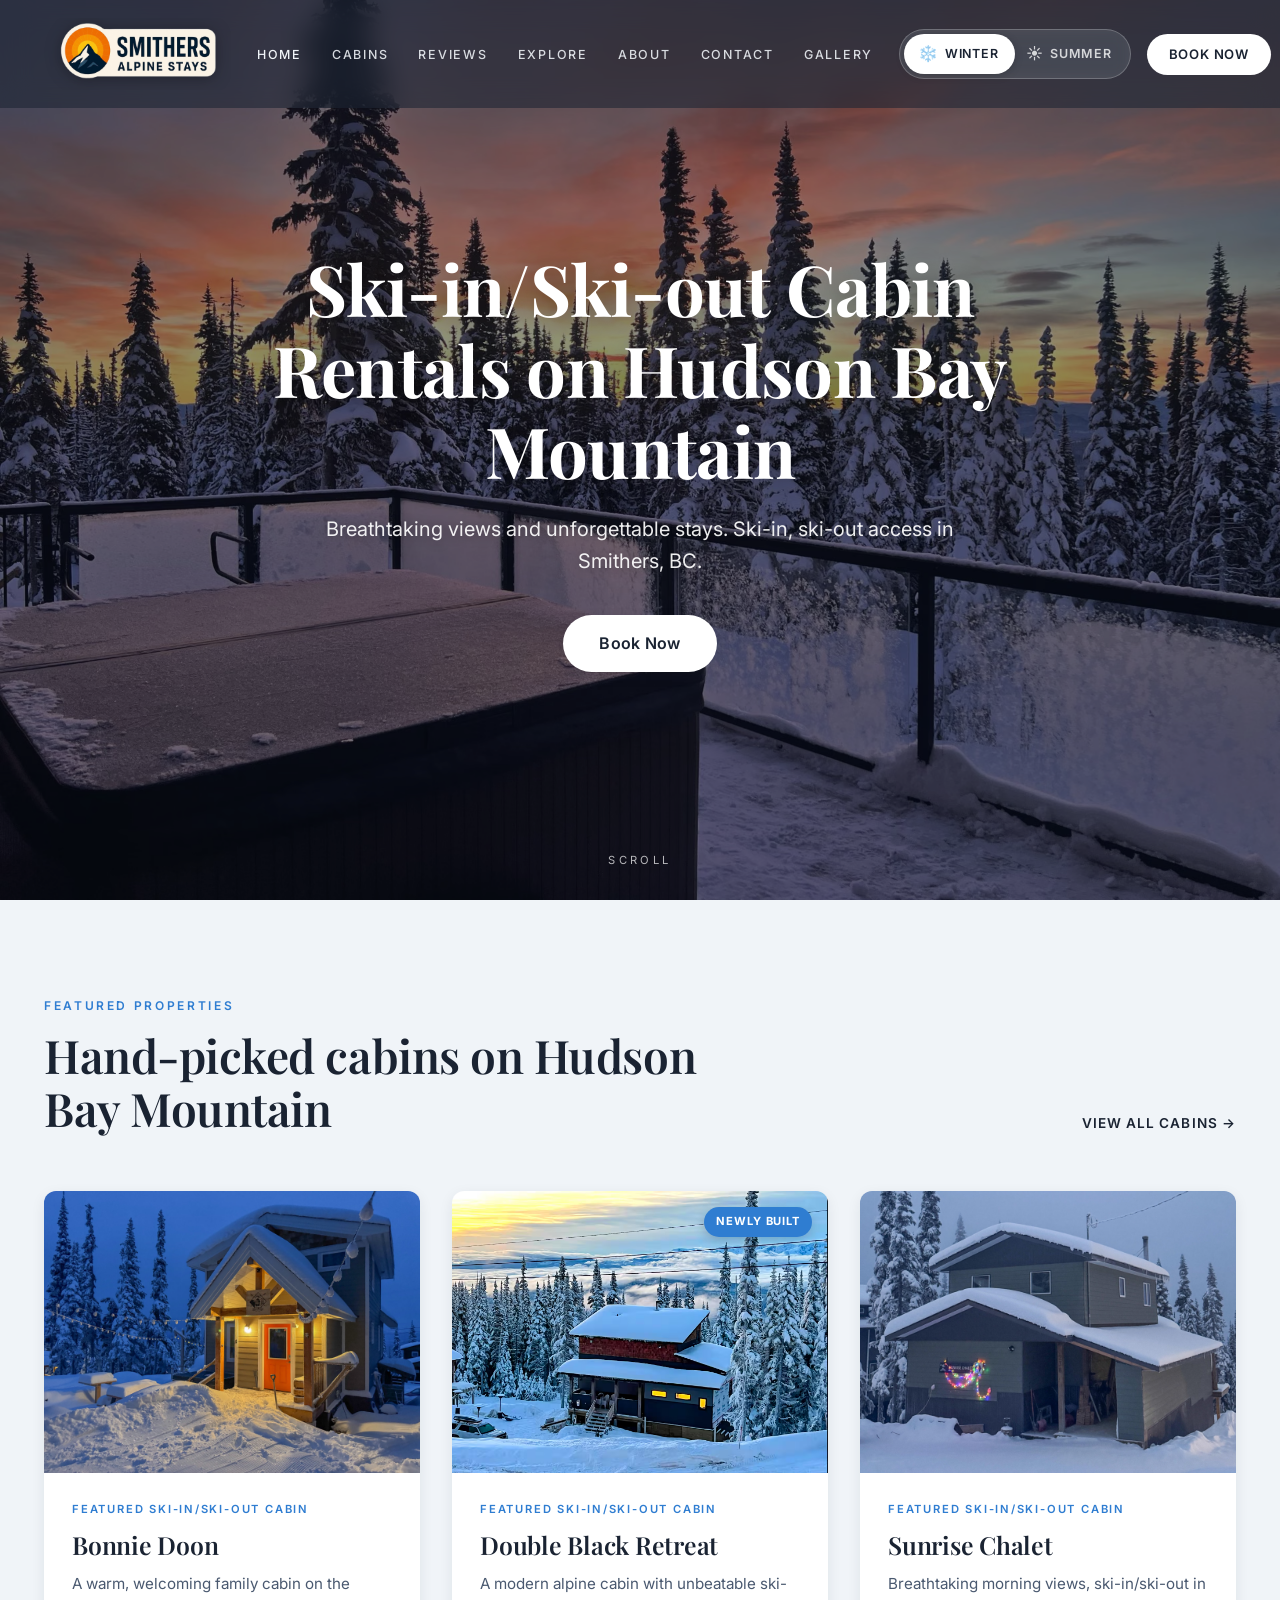
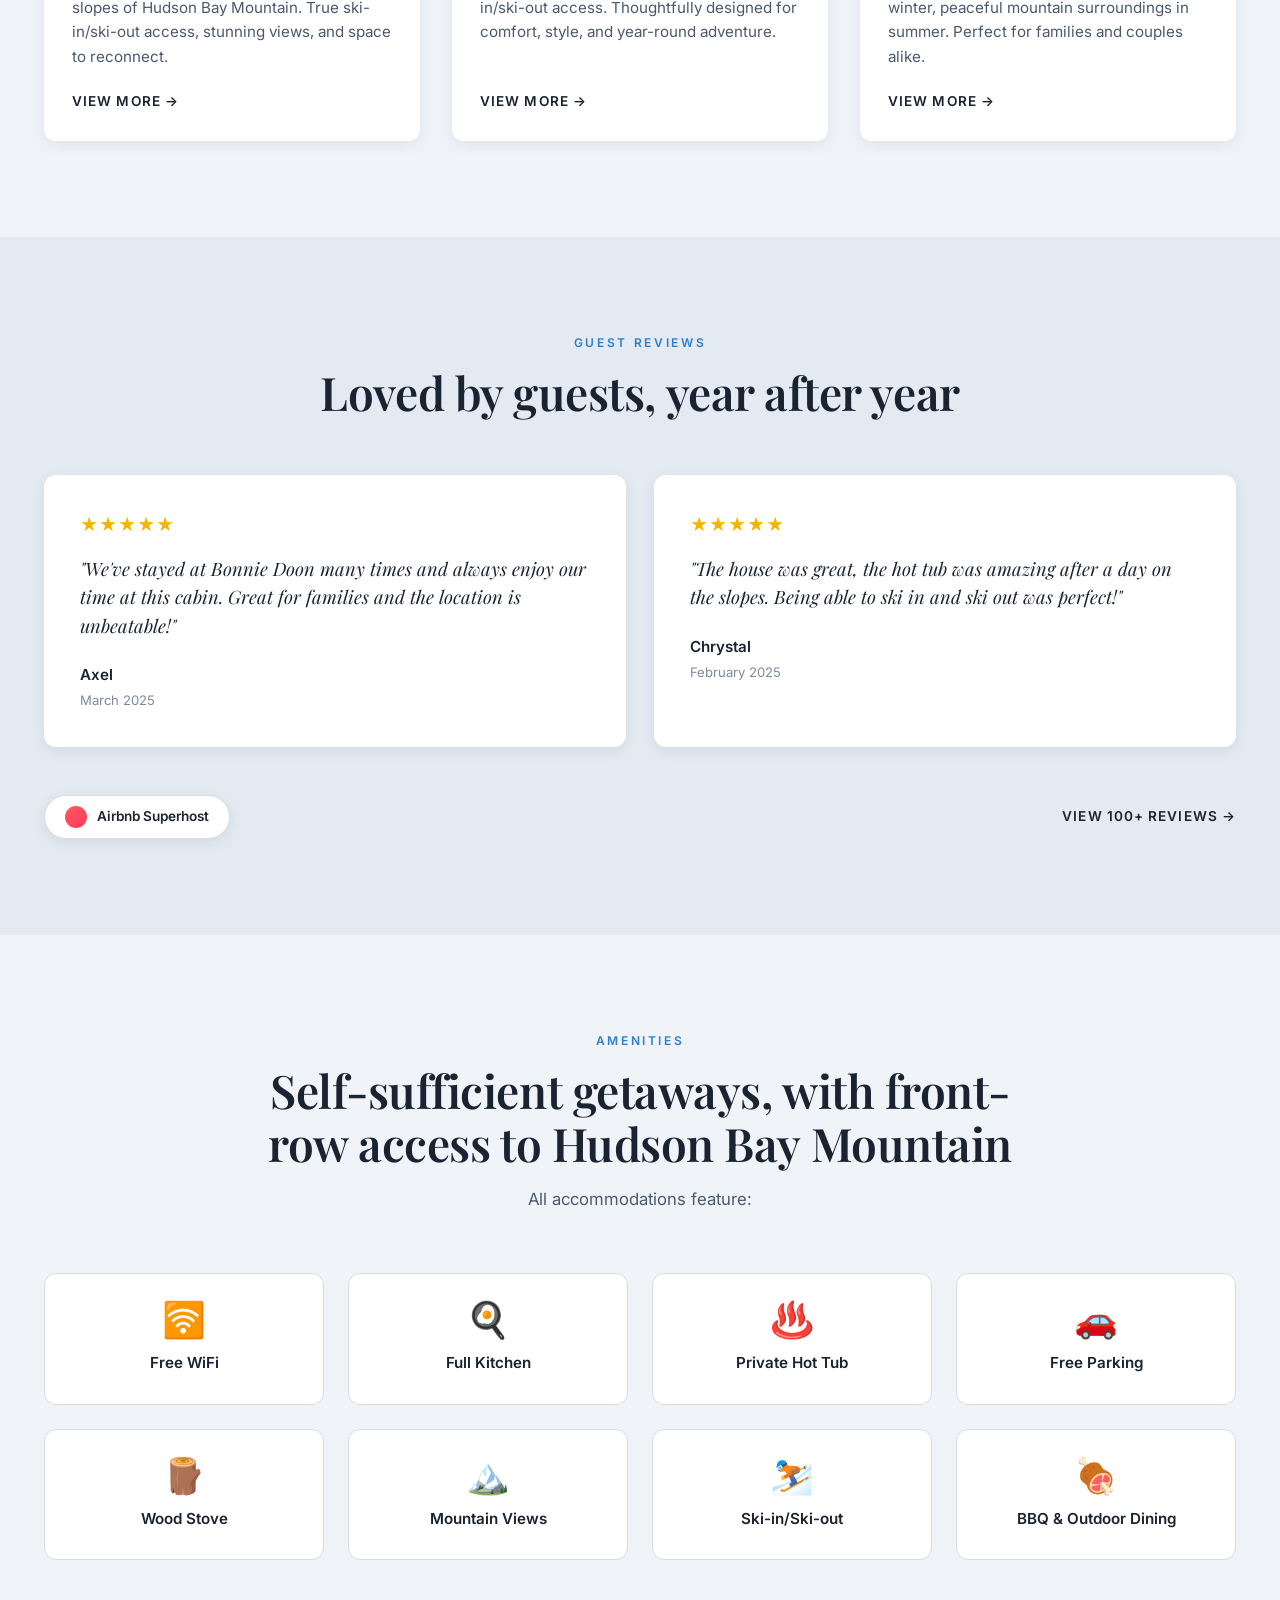
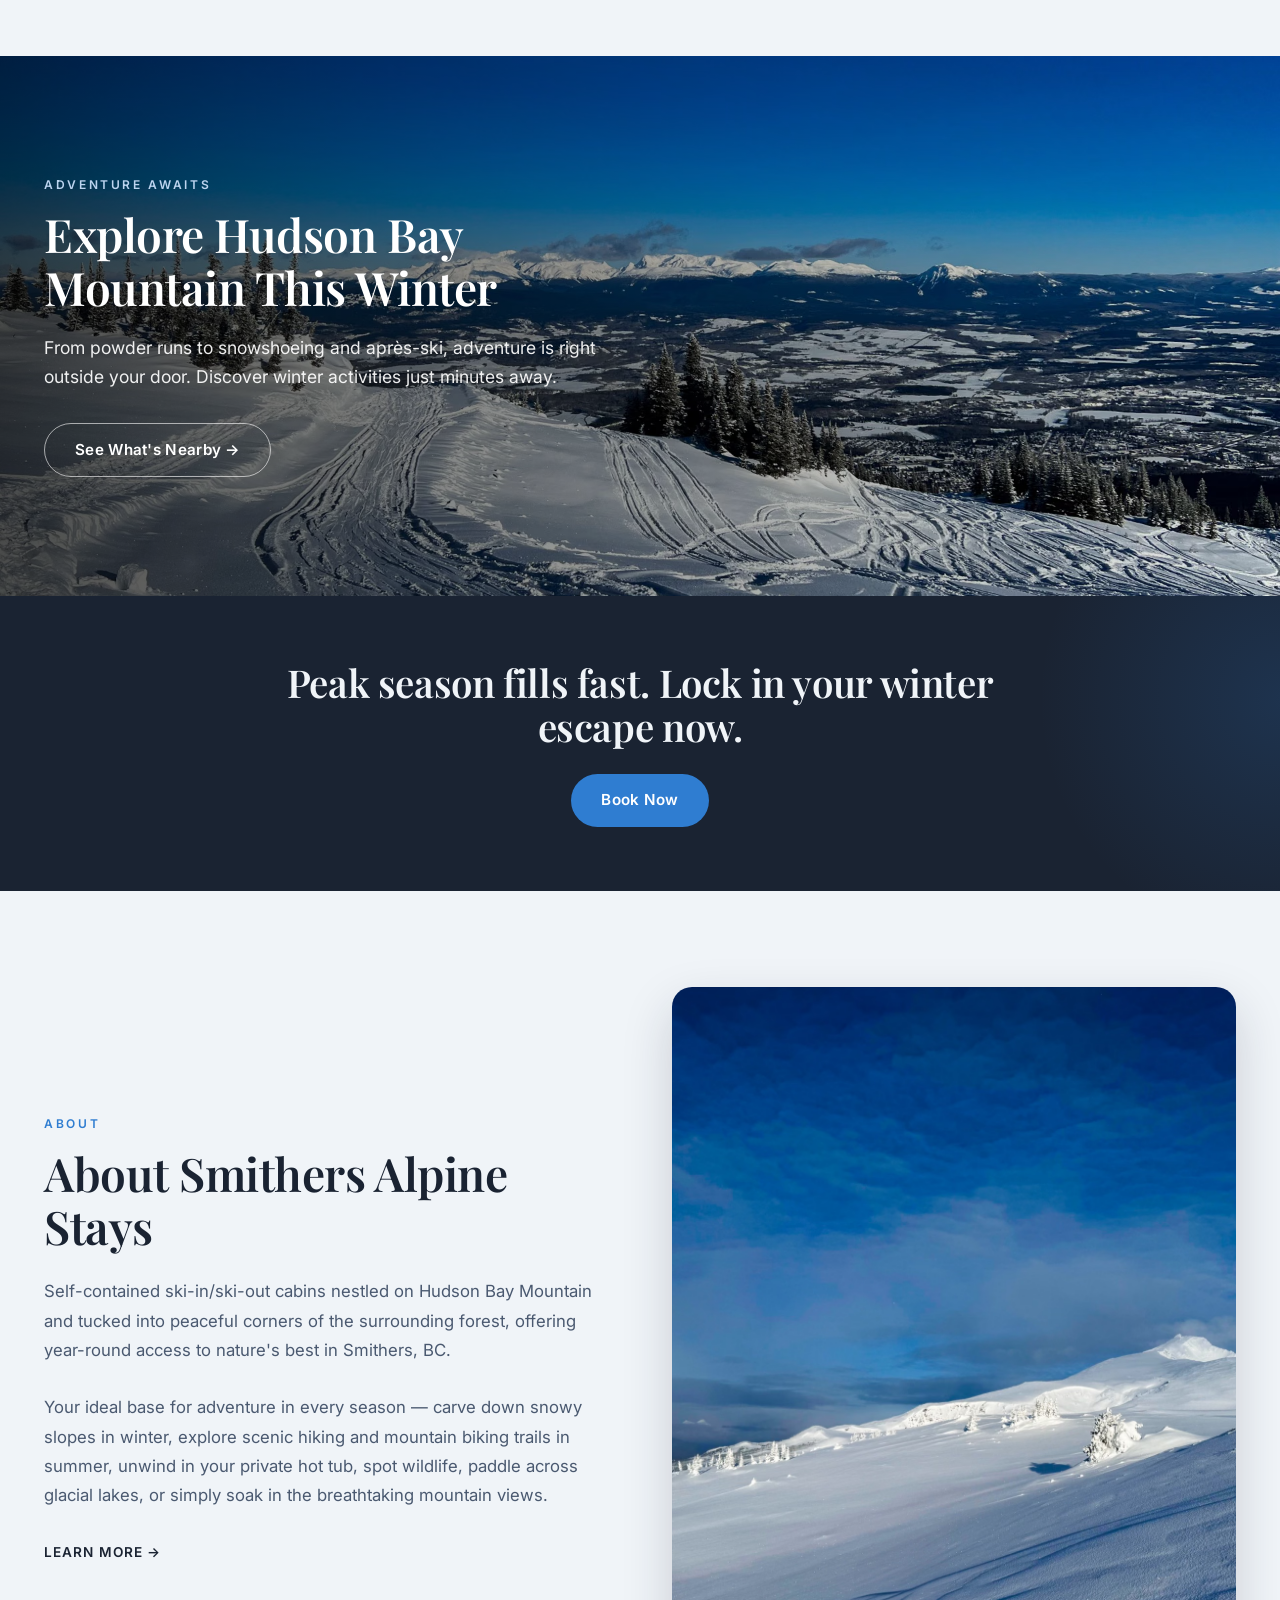
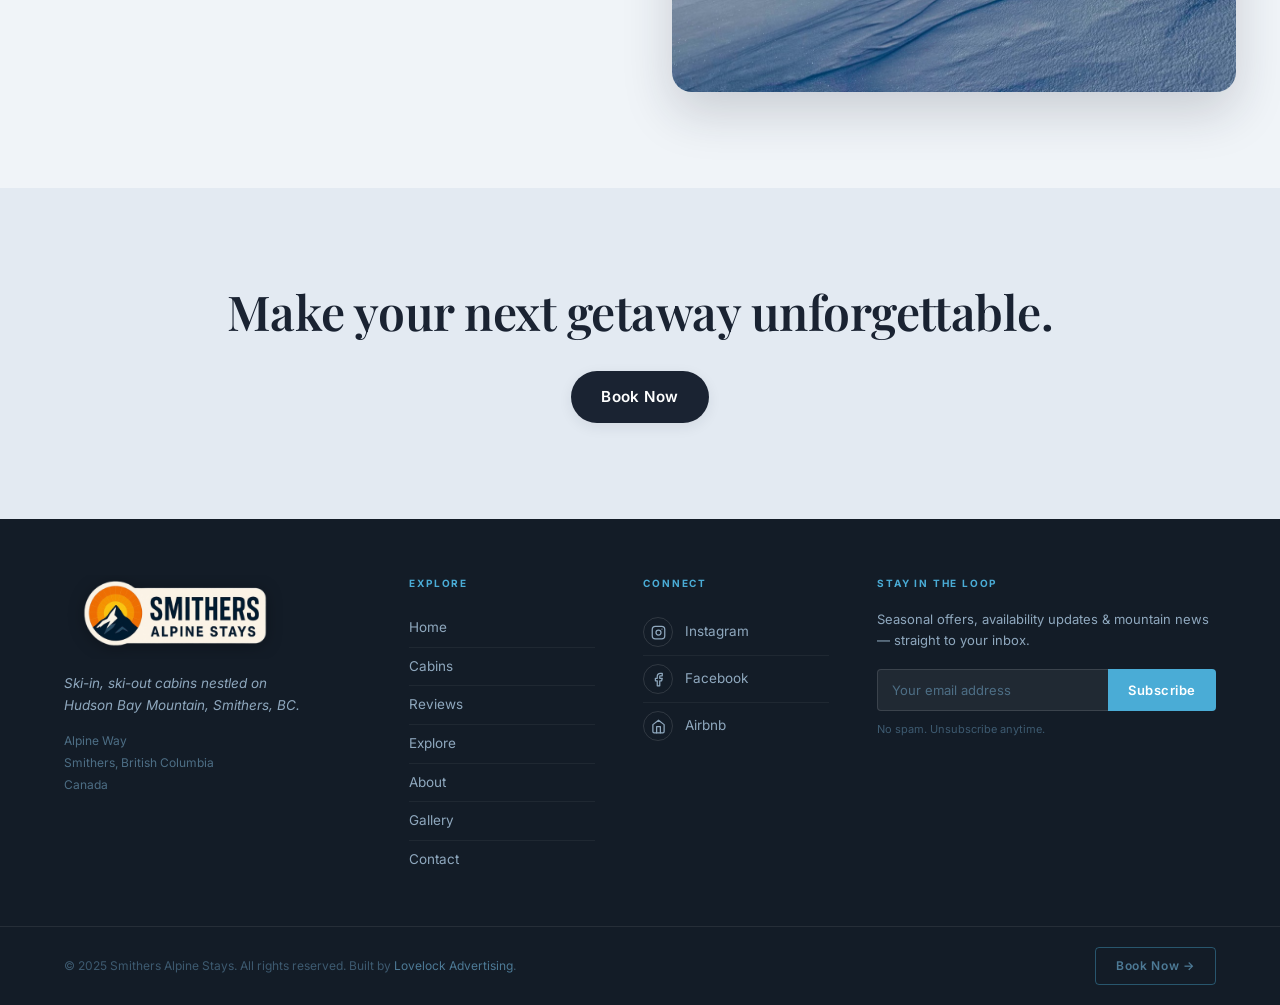
==== index.html @ 74cf8919 "Perf: convert 21 JPGs to AVIF, swap references, drop originals Saves 7.5 MB of image weight across t" ====
<!DOCTYPE html>
<html lang="en">
<head>
<meta charset="UTF-8" />
<meta name="viewport" content="width=device-width, initial-scale=1.0" />
<link rel="canonical" href="https://lovelockadvertising.github.io/SMITHERS-ALPINE-STAYS/" />
<title>Ski-in/Ski-out Cabin Rentals, Smithers BC | Smithers Alpine Stays</title>
<meta name="description" content="Premium ski-in/ski-out cabin rentals on Hudson Bay Mountain in Smithers, BC. Year-round adventure and unforgettable views. Book your stay today." />
<link rel="preconnect" href="https://fonts.googleapis.com">
<link rel="preconnect" href="https://fonts.gstatic.com" crossorigin>
<link href="https://fonts.googleapis.com/css2?family=Inter:wght@400;500;600;700&family=Playfair+Display:wght@600;700&display=swap" rel="stylesheet">
<link rel="stylesheet" href="styles.css">
<script>(function(){try{var s=sessionStorage.getItem('sas-season');if(s!=='winter'&&s!=='summer'){var m=new Date().getMonth();s=(m>=10||m<=3)?'winter':'summer';}document.documentElement.setAttribute('data-season',s);}catch(e){document.documentElement.setAttribute('data-season','winter');}})();</script>
<script type="application/ld+json">
{
  "@context": "https://schema.org",
  "@type": "LodgingBusiness",
  "name": "Smithers Alpine Stays",
  "description": "Ski-in/ski-out cabin rentals on Hudson Bay Mountain in Smithers, British Columbia. Three self-contained cabins for year-round mountain getaways.",
  "url": "https://lovelockadvertising.github.io/SMITHERS-ALPINE-STAYS/",
  "image": "https://lovelockadvertising.github.io/SMITHERS-ALPINE-STAYS/images/cabins/bonnie-doon/hero-winter.avif",
  "logo": "https://lovelockadvertising.github.io/SMITHERS-ALPINE-STAYS/images/logo.png",
  "email": "SmithersAlpineStays@gmail.com",
  "address": {
    "@type": "PostalAddress",
    "streetAddress": "Alpine Way",
    "addressLocality": "Smithers",
    "addressRegion": "BC",
    "postalCode": "V0J 2N0",
    "addressCountry": "CA"
  },
  "geo": {
    "@type": "GeoCoordinates",
    "latitude": 54.7843,
    "longitude": -127.295
  },
  "priceRange": "$$",
  "aggregateRating": {
    "@type": "AggregateRating",
    "ratingValue": "5",
    "reviewCount": "123",
    "bestRating": "5",
    "worstRating": "1"
  }
}
</script>
<link rel="preload" as="image" href="images/home/hero-winter.avif" fetchpriority="high" />
</head>
<body>

  <!-- ================ NAV ================ -->
  <header class="nav" id="nav">
    <div class="container nav-inner">
      <a href="index.html" class="logo" aria-label="Smithers Alpine Stays — home">
        <img src="images/logo.png" alt="Smithers Alpine Stays" width="500" height="500" loading="eager" fetchpriority="high" />
      </a>
      <nav>
        <ul class="nav-links" id="navLinks">
          <li><a href="index.html" class="active">Home</a></li>
          <li><a href="cabins.html">Cabins</a></li>
          <li><a href="reviews.html">Reviews</a></li>
          <li><a href="explore.html">Explore</a></li>
          <li><a href="about.html">About</a></li>
          <li><a href="contact.html">Contact</a></li>
          <li><a href="gallery.html">Gallery</a></li>
        </ul>
      </nav>
      <div class="nav-actions">
        <div class="season-toggle" id="seasonToggle" role="switch" aria-checked="false" aria-label="Toggle between winter and summer themes" tabindex="0">
          <span class="season-toggle__slider" aria-hidden="true"></span>
          <span class="season-toggle__option season-toggle__option--winter" data-season="winter">
            <span class="emoji">❄️</span><span class="label">Winter</span>
          </span>
          <span class="season-toggle__option season-toggle__option--summer" data-season="summer">
            <span class="emoji">☀️</span><span class="label">Summer</span>
          </span>
        </div>
        <a href="https://secure.webrez.com/hotel/4262" target="_blank" rel="noopener" class="nav-book-btn">Book Now</a>
        <button class="hamburger" id="hamburger" aria-label="Toggle menu" aria-expanded="false">
          <span></span><span></span><span></span>
        </button>
      </div>
    </div>
  </header>

  <!-- ================ HERO ================ -->
  <section class="hero" id="hero">
    <div class="hero-content">
      <h1 id="heroHeadline">Ski-in/Ski-out Cabin Rentals on Hudson Bay Mountain</h1>
      <p id="heroSubheading">Breathtaking views and unforgettable stays. Ski-in, ski-out access in Smithers, BC.</p>
      <a href="https://secure.webrez.com/hotel/4262" target="_blank" rel="noopener" class="btn btn-light">Book Now</a>
    </div>
    <div class="hero-scroll-cue">Scroll</div>
  </section>

  <!-- ================ FEATURED CABINS ================ -->
  <section id="cabins">
    <div class="container">
      <div class="section-head reveal">
        <div>
          <span class="section-eyebrow">Featured Properties</span>
          <h2>Hand-picked cabins on Hudson Bay Mountain</h2>
        </div>
        <a href="cabins.html" class="link-arrow">View All Cabins →</a>
      </div>
      <div class="cabins-grid">
        <article class="cabin-card cabin-card--bonnie reveal">
          <div class="cabin-card__media">
            <div class="cabin-card__photo" role="img" aria-label="Bonnie Doon cabin exterior"></div>
          </div>
          <div class="cabin-card__body">
            <span class="cabin-card__tag">Featured Ski-in/ski-out Cabin</span>
            <h3>Bonnie Doon</h3>
            <p>A warm, welcoming family cabin on the slopes of Hudson Bay Mountain. True ski-in/ski-out access, stunning views, and space to reconnect.</p>
            <a href="bonnie-doon.html" class="link-arrow">View More →</a>
          </div>
        </article>
        <article class="cabin-card cabin-card--double-black reveal">
          <div class="cabin-card__media">
            <div class="cabin-card__photo" role="img" aria-label="Double Black Retreat modern cabin"></div>
            <span class="cabin-card__badge">Newly Built</span>
          </div>
          <div class="cabin-card__body">
            <span class="cabin-card__tag">Featured Ski-in/ski-out Cabin</span>
            <h3>Double Black Retreat</h3>
            <p>A modern alpine cabin with unbeatable ski-in/ski-out access. Thoughtfully designed for comfort, style, and year-round adventure.</p>
            <a href="double-black.html" class="link-arrow">View More →</a>
          </div>
        </article>
        <article class="cabin-card cabin-card--sunrise reveal">
          <div class="cabin-card__media">
            <div class="cabin-card__photo" role="img" aria-label="Sunrise Chalet on the mountain"></div>
          </div>
          <div class="cabin-card__body">
            <span class="cabin-card__tag">Featured Ski-in/ski-out Cabin</span>
            <h3>Sunrise Chalet</h3>
            <p>Breathtaking morning views, ski-in/ski-out in winter, peaceful mountain surroundings in summer. Perfect for families and couples alike.</p>
            <a href="sunrise-chalet.html" class="link-arrow">View More →</a>
          </div>
        </article>
      </div>
    </div>
  </section>

  <!-- ================ REVIEWS ================ -->
  <section class="reviews" id="reviews">
    <div class="container">
      <div class="section-head section-head--center reveal">
        <div>
          <span class="section-eyebrow">Guest Reviews</span>
          <h2>Loved by guests, year after year</h2>
        </div>
      </div>
      <div class="reviews-grid">
        <div class="review-card reveal">
          <div class="stars" aria-label="5 out of 5 stars">★★★★★</div>
          <blockquote>We've stayed at Bonnie Doon many times and always enjoy our time at this cabin. Great for families and the location is unbeatable!</blockquote>
          <cite>Axel<span>March 2025</span></cite>
        </div>
        <div class="review-card reveal">
          <div class="stars" aria-label="5 out of 5 stars">★★★★★</div>
          <blockquote>The house was great, the hot tub was amazing after a day on the slopes. Being able to ski in and ski out was perfect!</blockquote>
          <cite>Chrystal<span>February 2025</span></cite>
        </div>
      </div>
      <div class="reviews-footer reveal">
        <span class="superhost-badge">Airbnb Superhost</span>
        <a href="reviews.html" class="link-arrow">View 100+ Reviews →</a>
      </div>
    </div>
  </section>

  <!-- ================ AMENITIES ================ -->
  <section id="amenities">
    <div class="container">
      <div class="amenities-head reveal">
        <span class="section-eyebrow">Amenities</span>
        <h2>Self-sufficient getaways, with front-row access to Hudson Bay Mountain</h2>
        <p>All accommodations feature:</p>
      </div>
      <div class="amenities-grid">
        <div class="amenity reveal"><div class="amenity__icon">🛜</div><div class="amenity__name">Free WiFi</div></div>
        <div class="amenity reveal"><div class="amenity__icon">🍳</div><div class="amenity__name">Full Kitchen</div></div>
        <div class="amenity reveal"><div class="amenity__icon">♨️</div><div class="amenity__name">Private Hot Tub</div></div>
        <div class="amenity reveal"><div class="amenity__icon">🚗</div><div class="amenity__name">Free Parking</div></div>
        <div class="amenity reveal"><div class="amenity__icon">🪵</div><div class="amenity__name">Wood Stove</div></div>
        <div class="amenity reveal"><div class="amenity__icon">🏔️</div><div class="amenity__name">Mountain Views</div></div>
        <div class="amenity reveal"><div class="amenity__icon">⛷️</div><div class="amenity__name">Ski-in/Ski-out</div></div>
        <div class="amenity reveal"><div class="amenity__icon">🍖</div><div class="amenity__name">BBQ &amp; Outdoor Dining</div></div>
      </div>
    </div>
  </section>

  <!-- ================ EXPLORE ================ -->
  <section class="explore" id="explore">
    <div class="explore-bg">
      <div class="container">
        <div class="explore-content reveal">
          <span class="section-eyebrow" style="color: var(--color-accent-2);">Adventure Awaits</span>
          <h2 id="exploreHeadline">Explore Hudson Bay Mountain This Winter</h2>
          <p id="exploreBody">From powder runs to snowshoeing and après-ski, adventure is right outside your door. Discover winter activities just minutes away.</p>
          <a href="explore.html" class="btn btn-outline-light">See What's Nearby →</a>
        </div>
      </div>
    </div>
  </section>

  <!-- ================ URGENCY BANNER ================ -->
  <section class="urgency">
    <div class="container urgency-inner reveal">
      <h2 id="urgencyText">Peak season fills fast. Lock in your winter escape now.</h2>
      <a href="https://secure.webrez.com/hotel/4262" target="_blank" rel="noopener" class="btn">Book Now</a>
    </div>
  </section>

  <!-- ================ ABOUT ================ -->
  <section id="about">
    <div class="container">
      <div class="about-grid">
        <div class="about-text reveal">
          <span class="section-eyebrow">About</span>
          <h2>About Smithers Alpine Stays</h2>
          <p>Self-contained ski-in/ski-out cabins nestled on Hudson Bay Mountain and tucked into peaceful corners of the surrounding forest, offering year-round access to nature's best in Smithers, BC.</p>
          <p>Your ideal base for adventure in every season — carve down snowy slopes in winter, explore scenic hiking and mountain biking trails in summer, unwind in your private hot tub, spot wildlife, paddle across glacial lakes, or simply soak in the breathtaking mountain views.</p>
          <a href="about.html" class="link-arrow">Learn More →</a>
        </div>
        <div class="about-image reveal" role="img" aria-label="Hudson Bay Mountain landscape near Smithers"></div>
      </div>
    </div>
  </section>

  <!-- ================ FINAL CTA ================ -->
  <section class="final-cta">
    <div class="container reveal">
      <h2>Make your next getaway unforgettable.</h2>
      <a href="https://secure.webrez.com/hotel/4262" target="_blank" rel="noopener" class="btn btn-primary">Book Now</a>
    </div>
  </section>

  <!-- ================ FOOTER ================ -->
  <footer class="sas-footer">
    <div class="sas-footer-main">

      <div>
        <a class="sas-footer-logo" href="index.html">
          <img src="images/logo.png" alt="Smithers Alpine Stays" width="500" height="500" loading="lazy" />
        </a>
        <p class="sas-footer-tagline">Ski-in, ski-out cabins nestled on<br>Hudson Bay Mountain, Smithers, BC.</p>
        <address class="sas-footer-address">
          Alpine Way<br>
          Smithers, British Columbia<br>
          Canada
        </address>
      </div>

      <div>
        <p class="sas-footer-col-heading">Explore</p>
        <ul class="sas-footer-nav">
          <li><a href="index.html">Home <span class="sas-arrow">&rsaquo;</span></a></li>
          <li><a href="cabins.html">Cabins <span class="sas-arrow">&rsaquo;</span></a></li>
          <li><a href="reviews.html">Reviews <span class="sas-arrow">&rsaquo;</span></a></li>
          <li><a href="explore.html">Explore <span class="sas-arrow">&rsaquo;</span></a></li>
          <li><a href="about.html">About <span class="sas-arrow">&rsaquo;</span></a></li>
          <li><a href="gallery.html">Gallery <span class="sas-arrow">&rsaquo;</span></a></li>
          <li><a href="contact.html">Contact <span class="sas-arrow">&rsaquo;</span></a></li>
        </ul>
      </div>

      <div>
        <p class="sas-footer-col-heading">Connect</p>
        <ul class="sas-footer-connect">
          <li>
            <a href="https://www.instagram.com/smithersalpinestays?igsh=djlueGt5MG1nbWk=" target="_blank" rel="noopener">
              <span class="sas-connect-icon">
                <svg width="15" height="15" viewBox="0 0 24 24" fill="none" stroke="currentColor" stroke-width="2" stroke-linecap="round" stroke-linejoin="round">
                  <rect x="2" y="2" width="20" height="20" rx="5"/>
                  <circle cx="12" cy="12" r="4"/>
                  <circle cx="17.5" cy="6.5" r="1" fill="currentColor" stroke="none"/>
                </svg>
              </span>
              Instagram
            </a>
          </li>
          <li>
            <a href="https://www.facebook.com/share/1DURParRTo/?mibextid=wwXIfr" target="_blank" rel="noopener">
              <span class="sas-connect-icon">
                <svg width="15" height="15" viewBox="0 0 24 24" fill="none" stroke="currentColor" stroke-width="2" stroke-linecap="round" stroke-linejoin="round">
                  <path d="M18 2h-3a5 5 0 0 0-5 5v3H7v4h3v8h4v-8h3l1-4h-4V7a1 1 0 0 1 1-1h3z"/>
                </svg>
              </span>
              Facebook
            </a>
          </li>
          <li>
            <a href="https://www.airbnb.com.au/rooms/21594320?guests=1&amp;adults=1&amp;s=67&amp;unique_share_id=6e5dc900-5e08-4abf-ae2c-c49604d63402" target="_blank" rel="noopener">
              <span class="sas-connect-icon">
                <svg width="15" height="15" viewBox="0 0 24 24" fill="none" stroke="currentColor" stroke-width="2" stroke-linecap="round" stroke-linejoin="round">
                  <path d="M3 9l9-7 9 7v11a2 2 0 0 1-2 2H5a2 2 0 0 1-2-2z"/>
                  <polyline points="9 22 9 12 15 12 15 22"/>
                </svg>
              </span>
              Airbnb
            </a>
          </li>
        </ul>
      </div>

      <div>
        <p class="sas-footer-col-heading">Stay in the loop</p>
        <p class="sas-subscribe-copy">Seasonal offers, availability updates &amp; mountain news &mdash; straight to your inbox.</p>
        <div class="sas-subscribe-row">
          <input class="sas-subscribe-input" type="email" placeholder="Your email address" aria-label="Email address" />
          <button class="sas-subscribe-btn" type="button">Subscribe</button>
        </div>
        <p class="sas-subscribe-note">No spam. Unsubscribe anytime.</p>
      </div>

    </div>

    <div class="sas-footer-bar">
      <p>&copy; 2025 Smithers Alpine Stays. All rights reserved. Built by <a href="https://lovelockadvertising.com" target="_blank" rel="noopener">Lovelock Advertising</a>.</p>
      <a class="sas-footer-book-btn" href="https://secure.webrez.com/hotel/4262" target="_blank" rel="noopener">Book Now &rarr;</a>
    </div>
  </footer>

<script src="main.js"></script>
</body>
</html>
---- styles.css ----
/* ================================
   RESET / BASE
   ================================ */
*, *::before, *::after { box-sizing: border-box; margin: 0; padding: 0; }
html { scroll-behavior: smooth; -webkit-text-size-adjust: 100%; }
img { max-width: 100%; display: block; }
a { color: inherit; text-decoration: none; }
button { font-family: inherit; cursor: pointer; border: none; background: none; }
ul { list-style: none; }

/* ================================
   SEASONAL THEME VARIABLES
   ================================ */
:root {
  /* WINTER (default) */
  --color-bg:        #f0f4f8;
  --color-bg-alt:    #e3eaf2;
  --color-surface:   #ffffff;
  --color-primary:   #1a2332;
  --color-primary-2: #2c3e54;
  --color-text:      #1a2332;
  --color-text-soft: #4a5970;
  --color-muted:     #7d8aa0;
  --color-accent:    #2f7dd1;
  --color-accent-2:  #bcd4ef;
  --color-border:    #d6dde7;
  --nav-bg:          rgba(26, 35, 50, 0.55);
  --nav-bg-solid:    rgba(26, 35, 50, 0.96);
  --nav-text:        #f0f4f8;
  --urgency-bg:      #1a2332;
  --urgency-text:    #f0f4f8;
  --urgency-accent:  #2f7dd1;
  --hero-overlay:    rgba(10, 16, 28, 0.45);
  --shadow-sm:       0 4px 14px rgba(26, 35, 50, 0.08);
  --shadow-md:       0 10px 30px rgba(26, 35, 50, 0.12);
  --shadow-lg:       0 20px 50px rgba(26, 35, 50, 0.18);

  --hero-image: url('images/home/hero-winter.avif');
  --explore-image: url('images/landscapes/ski-slope.avif');
  --about-image: url('images/landscapes/ridgeline.avif');
  --cabin-bonnie: url('images/cabins/bonnie-doon/hero-winter.avif');
  --cabin-double-black: url('images/cabins/double-black/hero-winter.avif');
  --cabin-sunrise: url('images/cabins/sunrise-chalet/hero-winter.avif');

  --font-head: 'Playfair Display', Georgia, serif;
  --font-body: 'Inter', -apple-system, BlinkMacSystemFont, 'Segoe UI', sans-serif;

  --container: 1240px;
  --radius-sm: 6px;
  --radius-md: 12px;
  --radius-lg: 20px;
  --radius-pill: 999px;

  --t-fast: 0.25s ease;
  --t-base: 0.5s ease;
}

[data-season="summer"] {
  --color-bg:        #fdf8f0;
  --color-bg-alt:    #f5ecd9;
  --color-surface:   #ffffff;
  --color-primary:   #c4540f;
  --color-primary-2: #db6620;
  --color-text:      #2a2418;
  --color-text-soft: #5b4f3a;
  --color-muted:     #8a7c63;
  --color-accent:    #e8761d;
  --color-accent-2:  #f4b483;
  --color-border:    #e6dcc4;
  --nav-bg:          rgba(196, 84, 15, 0.55);
  --nav-bg-solid:    rgba(196, 84, 15, 0.96);
  --nav-text:        #fdf8f0;
  --urgency-bg:      #a84408;
  --urgency-text:    #fdf8f0;
  --urgency-accent:  #f49025;
  --hero-overlay:    rgba(20, 35, 10, 0.4);
  --shadow-sm:       0 4px 14px rgba(45, 80, 22, 0.10);
  --shadow-md:       0 10px 30px rgba(45, 80, 22, 0.14);
  --shadow-lg:       0 20px 50px rgba(45, 80, 22, 0.20);

  --hero-image: url('images/landscapes/summer-meadow.avif');
  --explore-image: url('images/landscapes/summer-meadow.avif');
  --about-image: url('images/cabins/bonnie-doon/summer.avif');
  --cabin-bonnie: url('images/cabins/bonnie-doon/summer.avif');
  --cabin-double-black: url('images/cabins/double-black/summer.avif');
  --cabin-sunrise: url('images/cabins/sunrise-chalet/summer.avif');
}

/* ================================
   GLOBAL TYPOGRAPHY / BODY
   ================================ */
body {
  font-family: var(--font-body);
  background-color: var(--color-bg);
  color: var(--color-text);
  line-height: 1.6;
  font-size: 16px;
  overflow-x: hidden;
  transition: background-color var(--t-base), color var(--t-base);
}

h1, h2, h3, h4 {
  font-family: var(--font-head);
  font-weight: 600;
  line-height: 1.15;
  letter-spacing: -0.01em;
  color: var(--color-text);
  transition: color var(--t-base);
}

h1 { font-size: clamp(2.4rem, 5.5vw, 4.4rem); font-weight: 700; }
h2 { font-size: clamp(1.9rem, 3.6vw, 2.9rem); }
h3 { font-size: clamp(1.25rem, 2vw, 1.55rem); }

p { color: var(--color-text-soft); transition: color var(--t-base); }

.container {
  width: 100%;
  max-width: var(--container);
  margin: 0 auto;
  padding: 0 24px;
}

section { padding: 96px 0; }
@media (max-width: 768px) { section { padding: 64px 0; } }

/* ================================
   BUTTONS
   ================================ */
.btn {
  display: inline-flex;
  align-items: center;
  justify-content: center;
  gap: 8px;
  padding: 14px 30px;
  border-radius: var(--radius-pill);
  font-weight: 600;
  font-size: 0.95rem;
  letter-spacing: 0.02em;
  transition: background-color var(--t-fast), color var(--t-fast), transform var(--t-fast), box-shadow var(--t-fast), border-color var(--t-fast);
  cursor: pointer;
  white-space: nowrap;
}
.btn-primary { background: var(--color-primary); color: #fff; box-shadow: var(--shadow-sm); }
.btn-primary:hover { transform: translateY(-2px); box-shadow: var(--shadow-md); background: var(--color-primary-2); }

.btn-accent { background: var(--color-accent); color: #fff; box-shadow: var(--shadow-sm); }
.btn-accent:hover { transform: translateY(-2px); box-shadow: var(--shadow-md); filter: brightness(1.05); }

.btn-light { background: #fff; color: var(--color-primary); box-shadow: var(--shadow-sm); }
.btn-light:hover { transform: translateY(-2px); box-shadow: var(--shadow-md); }

.btn-outline-light { background: transparent; color: #fff; border: 1.5px solid rgba(255,255,255,0.6); }
.btn-outline-light:hover { background: rgba(255,255,255,0.12); border-color: #fff; }

.link-arrow {
  display: inline-flex;
  align-items: center;
  gap: 6px;
  color: var(--color-primary);
  font-weight: 600;
  font-size: 0.85rem;
  letter-spacing: 0.08em;
  text-transform: uppercase;
  transition: color var(--t-fast), gap var(--t-fast);
}
.link-arrow:hover { gap: 10px; color: var(--color-accent); }

/* ================================
   NAV
   ================================ */
.nav {
  position: fixed;
  top: 0; left: 0; right: 0;
  z-index: 1000;
  background: var(--nav-bg);
  backdrop-filter: blur(14px);
  -webkit-backdrop-filter: blur(14px);
  transition: background-color var(--t-base), padding var(--t-fast), box-shadow var(--t-fast);
  padding: 18px 0;
}
.nav.scrolled {
  background: var(--nav-bg-solid);
  padding: 10px 0;
  box-shadow: 0 8px 28px rgba(0,0,0,0.18);
}
.nav-inner {
  display: grid;
  grid-template-columns: 1fr auto 1fr;
  align-items: center;
  gap: 24px;
  min-height: 56px;
}
.nav-inner > .logo { justify-self: start; align-self: center; }
.nav-inner > nav {
  justify-self: center;
  align-self: center;
}
.nav-inner > .nav-actions { justify-self: end; align-self: center; }
@media (max-width: 1024px) {
  .nav-inner { grid-template-columns: 1fr auto; }
  .nav-inner > nav { display: contents; }
}
.logo {
  position: relative;
  display: inline-block;
  flex-shrink: 0;
  height: 72px;
  width: 187px;
  overflow: hidden;
  transition: opacity var(--t-fast), height var(--t-fast), width var(--t-fast);
}
.logo:hover { opacity: 0.88; }
.logo img {
  position: absolute;
  height: 240%;
  width: auto;
  top: 50%;
  left: 50%;
  transform: translate(-50%, -50%);
  filter: drop-shadow(0 2px 8px rgba(0,0,0,0.3));
  pointer-events: none;
}
.nav.scrolled .logo { height: 58px; width: 152px; }
@media (max-width: 1024px) {
  .logo { height: 54px; width: 140px; }
  .nav.scrolled .logo { height: 45px; width: 117px; }
}
@media (max-width: 600px) {
  .logo { height: 45px; width: 117px; }
  .nav.scrolled .logo { height: 39px; width: 101px; }
}

.nav-links { display: flex; gap: 26px; align-items: center; }
.nav-links a {
  color: var(--nav-text);
  font-size: 0.78rem;
  font-weight: 500;
  letter-spacing: 0.14em;
  text-transform: uppercase;
  padding: 6px 2px;
  transition: opacity var(--t-fast);
  opacity: 0.88;
}
.nav-links a:hover { opacity: 1; }
.nav-links a.active { opacity: 1; }

.nav-actions { display: flex; align-items: center; gap: 16px; }

/* Season toggle */
.season-toggle {
  position: relative;
  display: inline-flex;
  align-items: center;
  background: rgba(255,255,255,0.14);
  border: 1px solid rgba(255,255,255,0.22);
  border-radius: var(--radius-pill);
  padding: 4px;
  backdrop-filter: blur(8px);
  user-select: none;
  cursor: pointer;
  transition: background-color var(--t-base), border-color var(--t-base);
}
.season-toggle__option {
  position: relative;
  z-index: 2;
  display: inline-flex;
  align-items: center;
  gap: 6px;
  padding: 7px 14px;
  border-radius: var(--radius-pill);
  color: rgba(255,255,255,0.78);
  font-size: 0.78rem;
  font-weight: 600;
  letter-spacing: 0.06em;
  text-transform: uppercase;
  transition: color var(--t-fast);
  cursor: pointer;
}
.season-toggle__option .emoji {
  font-size: 1rem;
  filter: grayscale(0.3);
  transition: filter var(--t-fast);
}
.season-toggle__slider {
  position: absolute;
  top: 4px; bottom: 4px;
  left: 4px;
  width: calc(50% - 4px);
  background: #fff;
  border-radius: var(--radius-pill);
  box-shadow: 0 2px 8px rgba(0,0,0,0.18);
  transition: transform var(--t-base), background-color var(--t-base);
  z-index: 1;
}
[data-season="summer"] .season-toggle__slider {
  transform: translateX(100%);
  background: var(--color-accent-2);
}
[data-season="winter"] .season-toggle__option--winter,
[data-season="summer"] .season-toggle__option--summer {
  color: var(--color-primary);
}
[data-season="winter"] .season-toggle__option--winter .emoji,
[data-season="summer"] .season-toggle__option--summer .emoji {
  filter: grayscale(0);
}

.nav-book-btn {
  background: #fff;
  color: var(--color-primary);
  padding: 10px 22px;
  border-radius: var(--radius-pill);
  font-weight: 600;
  font-size: 0.82rem;
  letter-spacing: 0.06em;
  text-transform: uppercase;
  white-space: nowrap;
  flex-shrink: 0;
  transition: background-color var(--t-fast), color var(--t-fast), transform var(--t-fast);
}
.nav-book-btn:hover { transform: translateY(-1px); background: var(--color-accent); color: #fff; }

/* Hamburger */
.hamburger {
  display: none;
  flex-direction: column;
  gap: 5px;
  padding: 8px;
  cursor: pointer;
}
.hamburger span {
  width: 24px; height: 2px;
  background: var(--nav-text);
  border-radius: 2px;
  transition: transform var(--t-fast), opacity var(--t-fast);
}
.hamburger.active span:nth-child(1) { transform: translateY(7px) rotate(45deg); }
.hamburger.active span:nth-child(2) { opacity: 0; }
.hamburger.active span:nth-child(3) { transform: translateY(-7px) rotate(-45deg); }

@media (max-width: 1024px) {
  .nav-links {
    position: fixed;
    top: 0; right: -100%;
    flex-direction: column;
    width: 80%;
    max-width: 340px;
    height: 100vh;
    padding: 100px 32px 40px;
    background: var(--nav-bg-solid);
    backdrop-filter: blur(20px);
    gap: 22px;
    align-items: flex-start;
    transition: right var(--t-base);
    box-shadow: -10px 0 40px rgba(0,0,0,0.3);
  }
  .nav-links.active { right: 0; }
  .nav-links a { font-size: 1rem; }
  .hamburger { display: flex; }
  .nav-actions .nav-book-btn { display: none; }
}
@media (max-width: 520px) {
  .season-toggle__option { padding: 6px 10px; font-size: 0.7rem; }
  .season-toggle__option .label { display: none; }
}

/* ================================
   HERO (homepage)
   ================================ */
.hero {
  position: relative;
  min-height: 100vh;
  display: flex;
  align-items: center;
  justify-content: center;
  text-align: center;
  color: #fff;
  padding: 100px 24px 80px;
  background-image: var(--hero-image);
  background-size: cover;
  background-position: center;
  background-repeat: no-repeat;
  transition: background-image var(--t-base);
}
.hero::before {
  content: '';
  position: absolute; inset: 0;
  background: var(--hero-overlay);
  transition: background-color var(--t-base);
}
.hero-content {
  position: relative;
  z-index: 2;
  max-width: 900px;
  animation: heroIn 1s ease 0.1s both;
}
@keyframes heroIn {
  from { opacity: 0; transform: translateY(28px); }
  to { opacity: 1; transform: translateY(0); }
}
.hero h1 {
  color: #fff;
  margin-bottom: 22px;
  text-shadow: 0 2px 30px rgba(0,0,0,0.4);
}
.hero p {
  color: rgba(255,255,255,0.92);
  font-size: clamp(1.05rem, 1.6vw, 1.25rem);
  margin-bottom: 38px;
  max-width: 640px;
  margin-left: auto; margin-right: auto;
  text-shadow: 0 1px 12px rgba(0,0,0,0.35);
}
.hero .btn-light { padding: 16px 36px; font-size: 1rem; }
.hero-scroll-cue {
  position: absolute;
  bottom: 30px; left: 50%;
  transform: translateX(-50%);
  color: rgba(255,255,255,0.7);
  font-size: 0.7rem;
  letter-spacing: 0.3em;
  text-transform: uppercase;
  z-index: 2;
  animation: bob 2s ease-in-out infinite;
}
@keyframes bob {
  0%, 100% { transform: translateX(-50%) translateY(0); opacity: 0.6; }
  50% { transform: translateX(-50%) translateY(-6px); opacity: 1; }
}

@media (max-width: 768px) {
  [data-season="summer"] .hero {
    --hero-image: url('images/home/hero-summer-mobile.webp');
  }
}

/* ================================
   PAGE HERO (subpages — fixed image, no season swap)
   ================================ */
.page-hero {
  position: relative;
  min-height: 60vh;
  display: flex;
  align-items: center;
  justify-content: center;
  text-align: center;
  color: #fff;
  padding: 160px 24px 80px;
  background-size: cover;
  background-position: center;
  background-repeat: no-repeat;
}
.page-hero::before {
  content: '';
  position: absolute; inset: 0;
  background: rgba(10, 16, 28, 0.5);
  transition: background-color var(--t-base);
}
[data-season="summer"] .page-hero::before { background: rgba(40, 25, 5, 0.5); }
[data-season="summer"] .about-page-hero,
[data-season="summer"] .cabins-page-hero,
[data-season="summer"] .contact-page-hero,
[data-season="summer"] .explore-page-hero,
[data-season="summer"] .gallery-page-hero,
[data-season="summer"] .hosts-page-hero,
[data-season="summer"] .reviews-page-hero {
  background-image: url('images/landscapes/summer-meadow.avif');
}
.page-hero-content {
  position: relative;
  z-index: 2;
  max-width: 800px;
  animation: heroIn 1s ease 0.1s both;
}
.page-hero h1 {
  color: #fff;
  margin-bottom: 18px;
  text-shadow: 0 2px 30px rgba(0,0,0,0.4);
  font-size: clamp(2.2rem, 5vw, 3.8rem);
}
.page-hero p {
  color: rgba(255,255,255,0.92);
  font-size: clamp(1rem, 1.5vw, 1.2rem);
  max-width: 600px;
  margin: 0 auto;
  text-shadow: 0 1px 12px rgba(0,0,0,0.35);
}

/* ================================
   SECTION HEADER
   ================================ */
.section-head {
  display: flex;
  justify-content: space-between;
  align-items: flex-end;
  flex-wrap: wrap;
  gap: 20px;
  margin-bottom: 56px;
}
.section-eyebrow {
  display: block;
  font-size: 0.75rem;
  font-weight: 600;
  letter-spacing: 0.22em;
  text-transform: uppercase;
  color: var(--color-accent);
  margin-bottom: 14px;
  transition: color var(--t-base);
}
.section-head h2 { max-width: 700px; }
.section-head--center { justify-content: center; text-align: center; }
.section-head--center > div { max-width: 760px; margin: 0 auto; }

/* ================================
   CABINS
   ================================ */
.cabins-grid {
  display: grid;
  grid-template-columns: repeat(3, 1fr);
  gap: 32px;
}
@media (max-width: 900px) { .cabins-grid { grid-template-columns: 1fr; gap: 28px; } }

.cabin-card {
  background: var(--color-surface);
  border-radius: var(--radius-md);
  overflow: hidden;
  box-shadow: var(--shadow-sm);
  transition: transform var(--t-fast), box-shadow var(--t-fast), background-color var(--t-base);
  display: flex;
  flex-direction: column;
}
.cabin-card:hover { transform: translateY(-8px); box-shadow: var(--shadow-lg); }

.cabin-card__media {
  position: relative;
  aspect-ratio: 4 / 3;
  overflow: hidden;
  background-color: var(--color-bg-alt);
}
.cabin-card__photo {
  position: absolute;
  inset: 0;
  background-size: cover;
  background-position: center;
  transition: transform 0.7s ease, background-image var(--t-base);
}
.cabin-card:hover .cabin-card__photo { transform: scale(1.06); }
.cabin-card--bonnie .cabin-card__photo { background-image: var(--cabin-bonnie); }
.cabin-card--double-black .cabin-card__photo { background-image: var(--cabin-double-black); }
.cabin-card--sunrise .cabin-card__photo { background-image: var(--cabin-sunrise); }

.cabin-card__badge {
  position: absolute;
  top: 16px; right: 16px;
  background: var(--color-accent);
  color: #fff;
  font-size: 0.7rem;
  font-weight: 700;
  letter-spacing: 0.08em;
  text-transform: uppercase;
  padding: 6px 12px;
  border-radius: var(--radius-pill);
  box-shadow: 0 4px 12px rgba(0,0,0,0.18);
  transition: background-color var(--t-base);
}

.cabin-card__body { padding: 28px; flex: 1; display: flex; flex-direction: column; }
.cabin-card__tag {
  display: inline-block;
  font-size: 0.7rem;
  font-weight: 600;
  letter-spacing: 0.16em;
  text-transform: uppercase;
  color: var(--color-accent);
  margin-bottom: 12px;
  transition: color var(--t-base);
}
.cabin-card__body h3 { margin-bottom: 12px; }
.cabin-card__body p { font-size: 0.95rem; margin-bottom: 22px; flex: 1; }
.cabin-card__price {
  display: flex;
  align-items: baseline;
  gap: 6px;
  margin-bottom: 18px;
}
.cabin-card__price-from { font-size: 0.75rem; font-weight: 600; color: var(--color-muted); letter-spacing: 0.1em; text-transform: uppercase; }
.cabin-card__price-amount { font-family: var(--font-head); font-size: 1.6rem; font-weight: 700; color: var(--color-text); transition: color var(--t-base); }
.cabin-card__price-currency { font-size: 0.85rem; font-weight: 500; color: var(--color-muted); }

/* ================================
   REVIEWS
   ================================ */
.reviews { background: var(--color-bg-alt); transition: background-color var(--t-base); }
.reviews-grid {
  display: grid;
  grid-template-columns: repeat(2, 1fr);
  gap: 28px;
  margin-bottom: 48px;
}
@media (max-width: 768px) { .reviews-grid { grid-template-columns: 1fr; } }

.review-card.is-hidden { display: none; }

.reviews-load-more {
  display: flex;
  justify-content: center;
  margin-top: 8px;
}
.reviews-load-more__count {
  margin-left: 6px;
  opacity: 0.75;
  font-weight: 500;
}

.review-card {
  background: var(--color-surface);
  border-radius: var(--radius-md);
  padding: 36px;
  box-shadow: var(--shadow-sm);
  position: relative;
  transition: background-color var(--t-base), transform var(--t-fast), box-shadow var(--t-fast);
}
.review-card:hover { transform: translateY(-4px); box-shadow: var(--shadow-md); }

.stars {
  display: inline-flex;
  gap: 2px;
  margin-bottom: 16px;
  color: #f5b400;
  font-size: 1.1rem;
  letter-spacing: 1px;
}
[data-season="summer"] .stars { color: var(--color-accent); }

.review-card blockquote {
  font-family: var(--font-head);
  font-size: 1.15rem;
  line-height: 1.55;
  color: var(--color-text);
  margin-bottom: 22px;
  font-style: italic;
  transition: color var(--t-base);
}
.review-card blockquote::before { content: '"'; }
.review-card blockquote::after { content: '"'; }

.review-card cite {
  font-style: normal;
  font-weight: 600;
  color: var(--color-text);
  font-size: 0.95rem;
  transition: color var(--t-base);
}
.review-card cite span {
  display: block;
  font-weight: 400;
  font-size: 0.82rem;
  color: var(--color-muted);
  margin-top: 2px;
  transition: color var(--t-base);
}

.reviews-footer {
  display: flex;
  align-items: center;
  justify-content: space-between;
  flex-wrap: wrap;
  gap: 18px;
}
.superhost-badge {
  display: inline-flex;
  align-items: center;
  gap: 10px;
  background: var(--color-surface);
  border: 1.5px solid var(--color-border);
  padding: 10px 20px;
  border-radius: var(--radius-pill);
  font-size: 0.85rem;
  font-weight: 600;
  color: var(--color-text);
  box-shadow: var(--shadow-sm);
  transition: background-color var(--t-base), color var(--t-base), border-color var(--t-base);
}
.superhost-badge::before {
  content: '';
  display: inline-block;
  width: 22px; height: 22px;
  background: linear-gradient(135deg, #ff5a5f, #ff385c);
  border-radius: 50%;
  flex-shrink: 0;
}

/* Reviews-page variant: 3 cols */
.reviews-grid--three { grid-template-columns: repeat(3, 1fr); }
@media (max-width: 1024px) { .reviews-grid--three { grid-template-columns: repeat(2, 1fr); } }
@media (max-width: 768px) { .reviews-grid--three { grid-template-columns: 1fr; } }

/* ================================
   AMENITIES
   ================================ */
.amenities-head { text-align: center; margin-bottom: 60px; }
.amenities-head h2 { max-width: 760px; margin: 0 auto 16px; }
.amenities-head p { font-size: 1.05rem; }

.amenities-grid {
  display: grid;
  grid-template-columns: repeat(4, 1fr);
  gap: 24px;
}
@media (max-width: 768px) { .amenities-grid { grid-template-columns: repeat(2, 1fr); gap: 18px; } }

.amenity {
  background: var(--color-surface);
  border: 1px solid var(--color-border);
  border-radius: var(--radius-md);
  padding: 28px 20px;
  text-align: center;
  transition: background-color var(--t-base), border-color var(--t-base), transform var(--t-fast), box-shadow var(--t-fast);
}
.amenity:hover { transform: translateY(-4px); box-shadow: var(--shadow-md); border-color: var(--color-accent); }
.amenity__icon { font-size: 2.2rem; line-height: 1; margin-bottom: 14px; display: inline-block; }
.amenity__name { font-weight: 600; color: var(--color-text); font-size: 0.95rem; transition: color var(--t-base); }

/* ================================
   EXPLORE SECTION (homepage banner)
   ================================ */
.explore { position: relative; padding: 0; background: #000; }
.explore-bg {
  position: relative;
  min-height: 540px;
  display: flex;
  align-items: center;
  background-image: var(--explore-image);
  background-size: cover;
  background-position: center;
  transition: background-image var(--t-base);
}
.explore-bg::before {
  content: '';
  position: absolute; inset: 0;
  background: linear-gradient(90deg, rgba(0,0,0,0.7) 0%, rgba(0,0,0,0.3) 60%, rgba(0,0,0,0.05) 100%);
}
.explore-content {
  position: relative;
  z-index: 2;
  max-width: 600px;
  padding: 80px 0;
  color: #fff;
}
.explore-content h2 { color: #fff; margin-bottom: 20px; }
.explore-content p { color: rgba(255,255,255,0.92); font-size: 1.1rem; margin-bottom: 32px; }

/* ================================
   ACTIVITY CARDS (Explore page)
   ================================ */
.activities { display: flex; flex-direction: column; gap: 80px; }
.activity {
  display: grid;
  grid-template-columns: 1fr 1fr;
  gap: 56px;
  align-items: center;
}
.activity:nth-child(even) .activity__media { order: 2; }
@media (max-width: 900px) {
  .activity { grid-template-columns: 1fr; gap: 32px; }
  .activity:nth-child(even) .activity__media { order: -1; }
}
.activity__media {
  position: relative;
  border-radius: var(--radius-lg);
  overflow: hidden;
  box-shadow: var(--shadow-md);
  aspect-ratio: 4 / 3;
  background-size: cover;
  background-position: center;
}
.activity__text h3 {
  font-size: clamp(1.6rem, 2.6vw, 2.1rem);
  margin-bottom: 18px;
}
.activity__text p { font-size: 1rem; line-height: 1.75; margin-bottom: 26px; }

/* ================================
   URGENCY BANNER
   ================================ */
.urgency {
  background: var(--urgency-bg);
  color: var(--urgency-text);
  padding: 64px 0;
  text-align: center;
  transition: background-color var(--t-base), color var(--t-base);
  position: relative;
  overflow: hidden;
}
.urgency::before {
  content: '';
  position: absolute;
  top: -50%; right: -20%;
  width: 500px; height: 500px;
  background: radial-gradient(circle, var(--urgency-accent) 0%, transparent 70%);
  opacity: 0.18;
  pointer-events: none;
  transition: background var(--t-base);
}
.urgency-inner { position: relative; z-index: 2; }
.urgency h2 {
  color: var(--urgency-text);
  font-size: clamp(1.6rem, 3vw, 2.4rem);
  margin-bottom: 26px;
  max-width: 720px;
  margin-left: auto; margin-right: auto;
}
.urgency .btn { background: var(--urgency-accent); color: #fff; }
.urgency .btn:hover { filter: brightness(1.08); transform: translateY(-2px); }

/* ================================
   ABOUT
   ================================ */
.about-grid {
  display: grid;
  grid-template-columns: 1fr 1fr;
  gap: 64px;
  align-items: center;
}
@media (max-width: 900px) {
  .about-grid { grid-template-columns: 1fr; gap: 40px; }
  .about-image { order: -1; }
}
.about-text h2 { margin-bottom: 24px; }
.about-text p { font-size: 1.05rem; line-height: 1.75; margin-bottom: 28px; }
.about-image {
  position: relative;
  border-radius: var(--radius-lg);
  overflow: hidden;
  box-shadow: var(--shadow-lg);
  aspect-ratio: 4 / 5;
  background-image: var(--about-image);
  background-size: cover;
  background-position: center;
  transition: background-image var(--t-base), box-shadow var(--t-base);
}
.about-image--fixed { background-image: url('images/landscapes/ridgeline.avif'); }
@media (max-width: 900px) { .about-image { aspect-ratio: 16 / 10; } }

/* ================================
   HOSTS PROFILE CARDS
   ================================ */
.hosts-grid {
  display: grid;
  grid-template-columns: 1fr 1fr;
  gap: 48px;
}
@media (max-width: 900px) { .hosts-grid { grid-template-columns: 1fr; } }
.host-card {
  background: var(--color-surface);
  border-radius: var(--radius-lg);
  overflow: hidden;
  box-shadow: var(--shadow-sm);
  transition: background-color var(--t-base), transform var(--t-fast), box-shadow var(--t-fast);
}
.host-card:hover { transform: translateY(-4px); box-shadow: var(--shadow-md); }
.host-card__media {
  aspect-ratio: 16 / 10;
  background-size: cover;
  background-position: center;
  background-color: var(--color-bg-alt);
}
.host-card__body { padding: 36px; }
.host-card__name {
  font-family: var(--font-head);
  font-size: 1.7rem;
  font-weight: 700;
  margin-bottom: 16px;
  color: var(--color-text);
  transition: color var(--t-base);
}
.host-card__body p { font-size: 0.97rem; line-height: 1.75; }

/* ================================
   CONTACT
   ================================ */
.contact-cards {
  --cc-accent: #4aacd6;
  --cc-accent-hover: #5bbde7;
  --cc-tick-text: #ffffff;
  display: grid;
  grid-template-columns: 3fr 2fr;
  gap: 32px;
  align-items: stretch;
}
[data-season="summer"] .contact-cards {
  --cc-accent: #e8761d;
  --cc-accent-hover: #f4a160;
}
@media (max-width: 900px) {
  .contact-cards { grid-template-columns: 1fr; gap: 24px; }
}

.contact-card {
  background: var(--color-surface);
  border: 1px solid var(--color-border);
  border-radius: var(--radius-lg);
  padding: 56px 48px;
  display: flex;
  flex-direction: column;
  transition: background-color 0.4s ease, border-color 0.4s ease, box-shadow 0.4s ease;
}
@media (max-width: 600px) { .contact-card { padding: 40px 28px; } }
.contact-card .section-eyebrow {
  margin-bottom: 14px;
  color: var(--cc-accent);
  transition: color 0.4s ease;
}
.contact-card h3 {
  font-size: clamp(1.4rem, 2.2vw, 1.75rem);
  margin-bottom: 14px;
  line-height: 1.25;
  color: var(--color-text);
  transition: color 0.4s ease;
}
.contact-card > p {
  color: var(--color-text-soft);
  font-size: 1rem;
  line-height: 1.65;
  margin: 0 0 24px;
  transition: color 0.4s ease;
}

.contact-card--book {
  box-shadow: var(--shadow-md);
  border-color: rgba(74, 172, 214, 0.22);
  transition: background-color 0.4s ease, border-color 0.4s ease, box-shadow 0.4s ease;
}
[data-season="summer"] .contact-card--book { border-color: rgba(232, 118, 29, 0.24); }
.contact-card__ticks {
  list-style: none;
  padding: 0;
  margin: 0 0 32px;
  display: flex;
  flex-direction: column;
  gap: 12px;
}
.contact-card__ticks li {
  display: flex;
  align-items: flex-start;
  gap: 12px;
  font-size: 0.95rem;
  color: var(--color-text);
  transition: color 0.4s ease;
}
.contact-card__tick {
  display: inline-flex;
  align-items: center;
  justify-content: center;
  width: 22px;
  height: 22px;
  border-radius: 999px;
  background: var(--cc-accent);
  color: var(--cc-tick-text);
  font-size: 12px;
  font-weight: 700;
  flex-shrink: 0;
  margin-top: 1px;
  transition: background-color 0.4s ease;
}
.contact-card__btn {
  display: block;
  width: 100%;
  margin-top: auto;
  padding: 16px 24px;
  background: var(--cc-accent);
  color: #fff;
  font-weight: 600;
  font-size: 1rem;
  letter-spacing: 0.04em;
  text-align: center;
  text-decoration: none;
  border-radius: var(--radius-pill);
  box-shadow: var(--shadow-sm);
  transition: background-color 0.4s ease, transform 0.2s ease, box-shadow 0.2s ease;
}
.contact-card__btn:hover {
  background: var(--cc-accent-hover);
  transform: translateY(-1px);
  box-shadow: var(--shadow-md);
}
.contact-card__url {
  text-align: center;
  font-size: 0.78rem;
  letter-spacing: 0.02em;
  color: var(--color-muted);
  margin: 12px 0 0;
  transition: color 0.4s ease;
}

.contact-card--email {
  background: var(--color-bg-alt);
  box-shadow: var(--shadow-sm);
}
.contact-card__email {
  display: inline-block;
  align-self: flex-start;
  font-weight: 600;
  font-size: 1.05rem;
  color: var(--cc-accent);
  text-decoration: none;
  border-bottom: 2px solid currentColor;
  padding: 0 0 2px;
  margin: 4px 0 0;
  word-break: break-word;
  transition: color 0.4s ease, opacity 0.2s ease;
}
.contact-card__email:hover { opacity: 0.78; }
.contact-card__note {
  font-size: 0.82rem;
  color: var(--color-muted);
  margin: 24px 0 0;
  margin-top: auto;
  padding-top: 24px;
  transition: color 0.4s ease;
}

/* ================================
   GALLERY GRID (Masonry)
   ================================ */
.gallery-grid {
  display: grid;
  grid-template-columns: repeat(3, 1fr);
  gap: 18px;
}
@media (max-width: 900px) { .gallery-grid { grid-template-columns: repeat(2, 1fr); } }
@media (max-width: 540px) { .gallery-grid { grid-template-columns: 1fr; } }
.gallery-item {
  display: block;
  border-radius: var(--radius-md);
  overflow: hidden;
  box-shadow: var(--shadow-sm);
  transition: transform var(--t-fast), box-shadow var(--t-fast);
  cursor: pointer;
  aspect-ratio: 1 / 1;
}
.gallery-item:hover { transform: translateY(-4px); box-shadow: var(--shadow-md); }
.gallery-item img {
  width: 100%;
  height: 100%;
  display: block;
  object-fit: cover;
  transition: transform 0.7s ease;
}
.gallery-item:hover img { transform: scale(1.04); }

/* Lightbox */
.lightbox {
  position: fixed;
  inset: 0;
  background: rgba(0,0,0,0.9);
  display: none;
  align-items: center;
  justify-content: center;
  z-index: 2000;
  padding: 32px;
  cursor: pointer;
  animation: fadeIn 0.3s ease;
}
.lightbox.active { display: flex; }
.lightbox img {
  max-width: 100%;
  max-height: 90vh;
  border-radius: var(--radius-md);
  box-shadow: 0 20px 60px rgba(0,0,0,0.6);
}
.lightbox__close {
  position: absolute;
  top: 24px; right: 28px;
  width: 44px; height: 44px;
  border-radius: 50%;
  background: rgba(255,255,255,0.12);
  color: #fff;
  font-size: 1.4rem;
  display: flex;
  align-items: center;
  justify-content: center;
  cursor: pointer;
  transition: background-color var(--t-fast);
}
.lightbox__close:hover { background: rgba(255,255,255,0.24); }
@keyframes fadeIn { from { opacity: 0; } to { opacity: 1; } }

/* ================================
   CABIN DETAIL PAGE
   ================================ */
.cabin-hero {
  position: relative;
  min-height: 78vh;
  display: flex;
  align-items: flex-end;
  padding: 160px 24px 64px;
  background-size: cover;
  background-position: center;
  background-repeat: no-repeat;
  color: #fff;
}
.cabin-hero::before {
  content: '';
  position: absolute; inset: 0;
  background: linear-gradient(180deg, rgba(0,0,0,0.25) 0%, rgba(0,0,0,0.45) 70%, rgba(0,0,0,0.7) 100%);
}
.cabin-hero-inner {
  position: relative;
  z-index: 2;
  width: 100%;
  max-width: var(--container);
  margin: 0 auto;
}
.cabin-hero__eyebrow {
  display: inline-flex;
  align-items: center;
  gap: 10px;
  font-size: 0.78rem;
  letter-spacing: 0.18em;
  text-transform: uppercase;
  font-weight: 600;
  margin-bottom: 14px;
  color: rgba(255,255,255,0.88);
}
.cabin-hero__eyebrow .badge {
  background: var(--color-accent);
  color: #fff;
  padding: 4px 12px;
  border-radius: var(--radius-pill);
  font-size: 0.68rem;
  letter-spacing: 0.1em;
}
.cabin-hero h1 {
  color: #fff;
  font-size: clamp(2.6rem, 6vw, 5rem);
  margin-bottom: 12px;
  text-shadow: 0 2px 30px rgba(0,0,0,0.4);
}
.cabin-hero__subtitle {
  color: rgba(255,255,255,0.92);
  font-family: var(--font-head);
  font-style: italic;
  font-size: clamp(1.1rem, 2vw, 1.4rem);
  margin-bottom: 28px;
}
.cabin-hero__meta {
  display: flex;
  flex-wrap: wrap;
  gap: 26px;
  font-size: 0.95rem;
  color: rgba(255,255,255,0.92);
  margin-bottom: 28px;
}
.cabin-hero__meta span { display: inline-flex; align-items: center; gap: 8px; }
.cabin-hero__cta {
  display: flex;
  align-items: center;
  gap: 24px;
  flex-wrap: wrap;
}
.cabin-hero__price {
  display: flex; align-items: baseline; gap: 8px;
  color: #fff;
}
.cabin-hero__price .from { font-size: 0.78rem; letter-spacing: 0.16em; text-transform: uppercase; opacity: 0.8; }
.cabin-hero__price .amount { font-family: var(--font-head); font-size: 2.4rem; font-weight: 700; }
.cabin-hero__price .currency { font-size: 0.95rem; opacity: 0.85; }
.cabin-hero__price .per { font-size: 0.85rem; opacity: 0.75; }

/* About-this-space block */
.cabin-about {
  display: grid;
  grid-template-columns: 1.3fr 1fr;
  gap: 64px;
  align-items: start;
}
@media (max-width: 900px) { .cabin-about { grid-template-columns: 1fr; gap: 40px; } }
.cabin-about__copy h2 { margin-bottom: 24px; }
.cabin-about__copy p { font-size: 1.02rem; line-height: 1.8; margin-bottom: 18px; }
.cabin-about__sidebar {
  background: var(--color-surface);
  border: 1px solid var(--color-border);
  border-radius: var(--radius-md);
  padding: 32px;
  box-shadow: var(--shadow-sm);
  position: sticky;
  top: 110px;
  transition: background-color var(--t-base), border-color var(--t-base);
}
.cabin-about__sidebar h3 { font-family: var(--font-body); font-size: 0.78rem; letter-spacing: 0.18em; text-transform: uppercase; margin-bottom: 18px; color: var(--color-text-soft); transition: color var(--t-base); }
.cabin-about__sidebar ul { display: flex; flex-direction: column; gap: 12px; margin-bottom: 24px; }
.cabin-about__sidebar li { display: flex; justify-content: space-between; gap: 16px; font-size: 0.95rem; color: var(--color-text); padding: 10px 0; border-bottom: 1px solid var(--color-border); transition: color var(--t-base), border-color var(--t-base); }
.cabin-about__sidebar li:last-child { border-bottom: none; }
.cabin-about__sidebar li strong { font-weight: 600; }
.cabin-about__sidebar .btn { width: 100%; }
@media (max-width: 900px) { .cabin-about__sidebar { position: static; } }

/* Cabin gallery strip */
.cabin-gallery {
  display: grid;
  grid-template-columns: repeat(3, 1fr);
  gap: 14px;
}
@media (max-width: 768px) { .cabin-gallery { grid-template-columns: repeat(2, 1fr); gap: 10px; } }
.cabin-gallery__item {
  aspect-ratio: 4 / 3;
  border-radius: var(--radius-md);
  overflow: hidden;
  background-size: cover;
  background-position: center;
  background-color: var(--color-bg-alt);
  cursor: pointer;
  transition: transform var(--t-fast), box-shadow var(--t-fast);
  box-shadow: var(--shadow-sm);
}
.cabin-gallery__item:hover { transform: translateY(-4px); box-shadow: var(--shadow-md); }
.cabin-gallery__item--tall { aspect-ratio: auto; grid-row: span 2; }
@media (max-width: 768px) { .cabin-gallery__item--tall { grid-row: auto; aspect-ratio: 4 / 3; } }

/* Location & Access two-col */
.cabin-info-grid {
  display: grid;
  grid-template-columns: 1fr 1fr;
  gap: 48px;
}
@media (max-width: 900px) { .cabin-info-grid { grid-template-columns: 1fr; gap: 32px; } }
.cabin-info-block {
  background: var(--color-surface);
  border-radius: var(--radius-md);
  padding: 36px;
  border: 1px solid var(--color-border);
  transition: background-color var(--t-base), border-color var(--t-base);
}
.cabin-info-block h3 { margin-bottom: 14px; font-size: 1.3rem; }
.cabin-info-block p { font-size: 0.97rem; line-height: 1.75; }
.cabin-info-block .reg { display: inline-block; margin-top: 12px; font-size: 0.85rem; color: var(--color-muted); transition: color var(--t-base); }

/* Related cabins */
.related-cabins-grid {
  display: grid;
  grid-template-columns: repeat(2, 1fr);
  gap: 32px;
}
@media (max-width: 768px) { .related-cabins-grid { grid-template-columns: 1fr; } }

/* ================================
   FINAL CTA
   ================================ */
.final-cta {
  text-align: center;
  background: var(--color-bg-alt);
  transition: background-color var(--t-base);
}
.final-cta h2 { margin-bottom: 32px; font-size: clamp(2rem, 4vw, 3rem); }

/* ================================
   FOOTER
   ================================ */
.footer {
  background: #131c27;
  color: rgba(255,255,255,0.78);
  padding: 36px 0 16px;
  font-family: var(--font-body);
  transition: background-color var(--t-base);
}
.footer-row {
  display: flex;
  align-items: flex-start;
  justify-content: space-between;
  gap: 40px;
  flex-wrap: wrap;
}

.footer-brand {
  display: inline-flex;
  flex-direction: column;
  align-items: flex-start;
  gap: 12px;
  color: #fff;
  text-decoration: none;
  flex: 0 0 auto;
}
.footer-logo {
  position: relative;
  display: block;
  height: 64px;
  width: 166px;
  overflow: hidden;
}
.footer-logo img {
  position: absolute;
  height: 240%;
  width: auto;
  top: 50%;
  left: 50%;
  transform: translate(-50%, -50%);
  filter: drop-shadow(0 2px 8px rgba(0,0,0,0.3));
  pointer-events: none;
}
.footer-brand span {
  color: rgba(255,255,255,0.62);
  font-size: 0.85rem;
  letter-spacing: 0.02em;
  white-space: nowrap;
}

.footer-groups {
  display: flex;
  flex-wrap: wrap;
  gap: 24px 56px;
  flex: 1 1 auto;
  justify-content: center;
}
.footer-group {
  display: flex;
  flex-direction: column;
  gap: 14px;
  min-width: 110px;
}
.footer-group-label {
  font-family: var(--font-head);
  font-size: 1.05rem;
  font-weight: 600;
  color: #fff;
  letter-spacing: 0.01em;
  line-height: 1;
}
.footer-group-links {
  display: flex;
  flex-direction: column;
  gap: 9px;
}
.footer-group-links.is-grid {
  display: grid;
  grid-template-columns: 1fr 1fr;
  gap: 9px 24px;
}
.footer-group-links a {
  color: rgba(255,255,255,0.68);
  font-size: 0.88rem;
  text-decoration: none;
  transition: color var(--t-fast);
  white-space: nowrap;
}
.footer-group-links a:hover { color: #fff; }

.footer-subscribe {
  display: flex;
  flex-direction: column;
  align-items: stretch;
  gap: 14px;
  flex: 0 0 auto;
  max-width: 320px;
}
.footer-subscribe-label {
  font-family: var(--font-head);
  font-size: 1.05rem;
  font-weight: 600;
  color: #fff;
  letter-spacing: 0.01em;
  line-height: 1;
}
.footer-subscribe-row {
  display: flex;
  gap: 8px;
  align-items: center;
}
.footer-subscribe input[type="email"] {
  width: 220px;
  padding: 9px 14px;
  font: inherit;
  font-size: 0.85rem;
  color: #fff;
  background: transparent;
  border: 1px solid rgba(255,255,255,0.22);
  border-radius: 999px;
  transition: border-color var(--t-fast), background-color var(--t-fast);
}
.footer-subscribe input[type="email"]::placeholder { color: rgba(255,255,255,0.4); }
.footer-subscribe input[type="email"]:focus {
  outline: none;
  border-color: #4aacd6;
  background: rgba(255,255,255,0.04);
}
.footer-subscribe button {
  padding: 9px 20px;
  font: inherit;
  font-size: 0.82rem;
  font-weight: 600;
  letter-spacing: 0.04em;
  color: #fff;
  background: #4aacd6;
  border: none;
  border-radius: 999px;
  cursor: pointer;
  transition: background-color var(--t-fast), transform var(--t-fast);
  white-space: nowrap;
}
.footer-subscribe button:hover { background: #6cc0e3; }
.footer-subscribe button:active { transform: translateY(1px); }

.footer-bottom {
  margin-top: 28px;
  padding-top: 14px;
  border-top: 1px solid rgba(255,255,255,0.08);
  display: flex;
  flex-wrap: wrap;
  align-items: center;
  gap: 8px;
  font-size: 12px;
  color: rgba(255,255,255,0.45);
}
.footer-bottom a {
  color: rgba(255,255,255,0.55);
  text-decoration: none;
  transition: color var(--t-fast);
}
.footer-bottom a:hover { color: #fff; }
.footer-bottom-sep { color: rgba(255,255,255,0.25); }

@media (max-width: 768px) {
  .footer { padding: 28px 0 14px; }
  .footer-row { gap: 24px; flex-direction: column; align-items: stretch; }
  .footer-brand { align-items: flex-start; }
  .footer-groups { justify-content: flex-start; gap: 20px 40px; }
  .footer-group-links.is-grid { grid-template-columns: 1fr 1fr; gap: 9px 18px; }
  .footer-subscribe { align-items: stretch; max-width: none; }
  .footer-subscribe-row { width: 100%; }
  .footer-subscribe input[type="email"] { flex: 1; width: auto; }
}

/* ================================
   SCROLL REVEAL
   ================================ */
.reveal { opacity: 0; transform: translateY(28px); transition: opacity 0.8s ease, transform 0.8s ease; }
.reveal.visible { opacity: 1; transform: translateY(0); }

/* a11y */
:focus-visible { outline: 2px solid var(--color-accent); outline-offset: 3px; border-radius: 4px; }

/* ================================
   FOOTER (sas-footer)
   ================================ */
footer.sas-footer {
  --sf-bg: #131c27;
  --sf-accent: #4aacd6;
  --sf-accent-hover: #5bbde7;
  --sf-text: #c8d4e0;
  --sf-text-muted: #8fa8be;
  --sf-text-dim: #4d6e85;
  --sf-text-link-bar: #4d7a96;
  --sf-text-dimmest: #3d5a70;
  --sf-border: rgba(255,255,255,0.08);
  --sf-border-soft: rgba(255,255,255,0.05);
  --sf-border-icon: rgba(255,255,255,0.12);
  --sf-input-bg: rgba(255,255,255,0.06);
  --sf-input-bg-focus: rgba(255,255,255,0.09);
  --sf-accent-tint: rgba(74,172,214,0.1);
  --sf-accent-tint-border: rgba(74,172,214,0.4);
  --sf-accent-tint-focus: rgba(74,172,214,0.5);

  background: var(--sf-bg);
  color: var(--sf-text);
  font-family: inherit;
  transition: background-color var(--t-base), color var(--t-base);
}
[data-season="summer"] footer.sas-footer {
  --sf-bg: #2a1810;
  --sf-accent: #e8761d;
  --sf-accent-hover: #f4a160;
  --sf-text: #f0e6d2;
  --sf-text-muted: #b39e7e;
  --sf-text-dim: #8a7c63;
  --sf-text-link-bar: #a89880;
  --sf-text-dimmest: #6e5d44;
  --sf-border: rgba(255,234,200,0.10);
  --sf-border-soft: rgba(255,234,200,0.06);
  --sf-border-icon: rgba(255,234,200,0.14);
  --sf-input-bg: rgba(255,234,200,0.07);
  --sf-input-bg-focus: rgba(255,234,200,0.10);
  --sf-accent-tint: rgba(232,118,29,0.12);
  --sf-accent-tint-border: rgba(232,118,29,0.4);
  --sf-accent-tint-focus: rgba(232,118,29,0.5);
}
.sas-footer-main {
  display: grid;
  grid-template-columns: 1.6fr 1fr 1fr 1.4fr;
  gap: 48px;
  padding: 56px 64px 48px;
  border-bottom: 1px solid var(--sf-border);
  max-width: 1280px;
  margin: 0 auto;
  box-sizing: border-box;
  transition: border-color var(--t-base);
}
.sas-footer-logo {
  position: relative;
  display: block;
  width: 220px;
  height: 84px;
  overflow: hidden;
  margin: 0 0 14px;
}
.sas-footer-logo img {
  position: absolute;
  height: 240%;
  width: auto;
  top: 50%;
  left: 50%;
  transform: translate(-50%, -50%);
  filter: drop-shadow(0 2px 8px rgba(0,0,0,0.3));
  pointer-events: none;
  display: block;
}
.sas-footer-tagline {
  font-size: 13.5px;
  font-style: italic;
  color: var(--sf-text-muted);
  line-height: 1.6;
  margin: 0 0 14px;
  transition: color var(--t-base);
}
.sas-footer-address {
  font-size: 12px;
  color: var(--sf-text-dim);
  line-height: 1.8;
  font-style: normal;
  transition: color var(--t-base);
}
.sas-footer-col-heading {
  font-size: 10px;
  font-weight: 700;
  letter-spacing: 0.18em;
  text-transform: uppercase;
  color: var(--sf-accent);
  margin: 0 0 18px;
  transition: color var(--t-base);
}
.sas-footer-nav {
  list-style: none;
  margin: 0;
  padding: 0;
}
.sas-footer-nav li {
  border-bottom: 1px solid var(--sf-border-soft);
  transition: border-color var(--t-base);
}
.sas-footer-nav li:last-child { border-bottom: none; }
.sas-footer-nav a {
  display: flex;
  align-items: center;
  justify-content: space-between;
  font-size: 13.5px;
  color: var(--sf-text-muted);
  text-decoration: none;
  padding: 8px 0;
  transition: color 0.2s, padding-left 0.2s;
}
.sas-footer-nav .sas-arrow {
  font-size: 11px;
  color: var(--sf-accent);
  opacity: 0;
  transition: opacity 0.2s, color var(--t-base);
}
.sas-footer-nav a:hover { color: #fff; padding-left: 4px; }
.sas-footer-nav a:hover .sas-arrow { opacity: 1; }
.sas-footer-connect {
  list-style: none;
  margin: 0;
  padding: 0;
}
.sas-footer-connect li {
  border-bottom: 1px solid var(--sf-border-soft);
  transition: border-color var(--t-base);
}
.sas-footer-connect li:last-child { border-bottom: none; }
.sas-footer-connect a {
  display: flex;
  align-items: center;
  gap: 12px;
  font-size: 13.5px;
  color: var(--sf-text-muted);
  text-decoration: none;
  padding: 8px 0;
  transition: color 0.2s;
}
.sas-footer-connect a:hover { color: #fff; }
.sas-connect-icon {
  width: 30px;
  height: 30px;
  border-radius: 50%;
  border: 1px solid var(--sf-border-icon);
  display: flex;
  align-items: center;
  justify-content: center;
  flex-shrink: 0;
  transition: border-color 0.2s, background 0.2s;
}
.sas-connect-icon svg { stroke: currentColor; fill: none; }
.sas-footer-connect a:hover .sas-connect-icon {
  border-color: var(--sf-accent);
  background: var(--sf-accent-tint);
}
.sas-subscribe-copy {
  font-size: 13px;
  color: var(--sf-text-muted);
  line-height: 1.6;
  margin: 0 0 18px;
  transition: color var(--t-base);
}
.sas-subscribe-row { display: flex; }
.sas-subscribe-input {
  flex: 1;
  background: var(--sf-input-bg);
  border: 1px solid var(--sf-border-icon);
  border-right: none;
  border-radius: 4px 0 0 4px;
  padding: 0 14px;
  height: 42px;
  font-size: 13px;
  color: var(--sf-text);
  outline: none;
  font-family: inherit;
  transition: border-color 0.2s, background 0.2s, color var(--t-base);
}
.sas-subscribe-input::placeholder { color: var(--sf-text-dim); }
.sas-subscribe-input:focus {
  border-color: var(--sf-accent-tint-focus);
  background: var(--sf-input-bg-focus);
}
.sas-subscribe-btn {
  background: var(--sf-accent);
  color: #fff;
  border: none;
  border-radius: 0 4px 4px 0;
  padding: 0 20px;
  height: 42px;
  font-size: 13px;
  font-weight: 600;
  font-family: inherit;
  cursor: pointer;
  letter-spacing: 0.04em;
  transition: background 0.2s;
  white-space: nowrap;
}
.sas-subscribe-btn:hover { background: var(--sf-accent-hover); }
.sas-subscribe-note {
  font-size: 11px;
  color: var(--sf-text-dimmest);
  margin-top: 10px;
  transition: color var(--t-base);
}
.sas-footer-bar {
  display: flex;
  align-items: center;
  justify-content: space-between;
  padding: 20px 64px;
  max-width: 1280px;
  margin: 0 auto;
  box-sizing: border-box;
}
.sas-footer-bar p {
  font-size: 12px;
  color: var(--sf-text-dimmest);
  margin: 0;
  transition: color var(--t-base);
}
.sas-footer-bar a { color: var(--sf-text-link-bar); text-decoration: none; transition: color 0.2s; }
.sas-footer-bar a:hover { color: var(--sf-text); }
.sas-footer-book-btn {
  background: transparent;
  border: 1px solid var(--sf-accent-tint-border);
  color: var(--sf-accent);
  border-radius: 4px;
  padding: 8px 20px;
  font-size: 12px;
  font-weight: 600;
  letter-spacing: 0.06em;
  cursor: pointer;
  text-decoration: none;
  transition: background 0.2s, border-color 0.2s, color var(--t-base);
  font-family: inherit;
}
.sas-footer-book-btn:hover {
  background: var(--sf-accent-tint);
  border-color: var(--sf-accent);
}
@media (max-width: 900px) {
  .sas-footer-main {
    grid-template-columns: 1fr 1fr;
    gap: 36px;
    padding: 40px 24px 32px;
  }
}
@media (max-width: 560px) {
  .sas-footer-main {
    grid-template-columns: 1fr;
    padding: 36px 20px 28px;
  }
  .sas-footer-bar {
    flex-direction: column;
    gap: 14px;
    text-align: center;
    padding: 20px;
  }
}
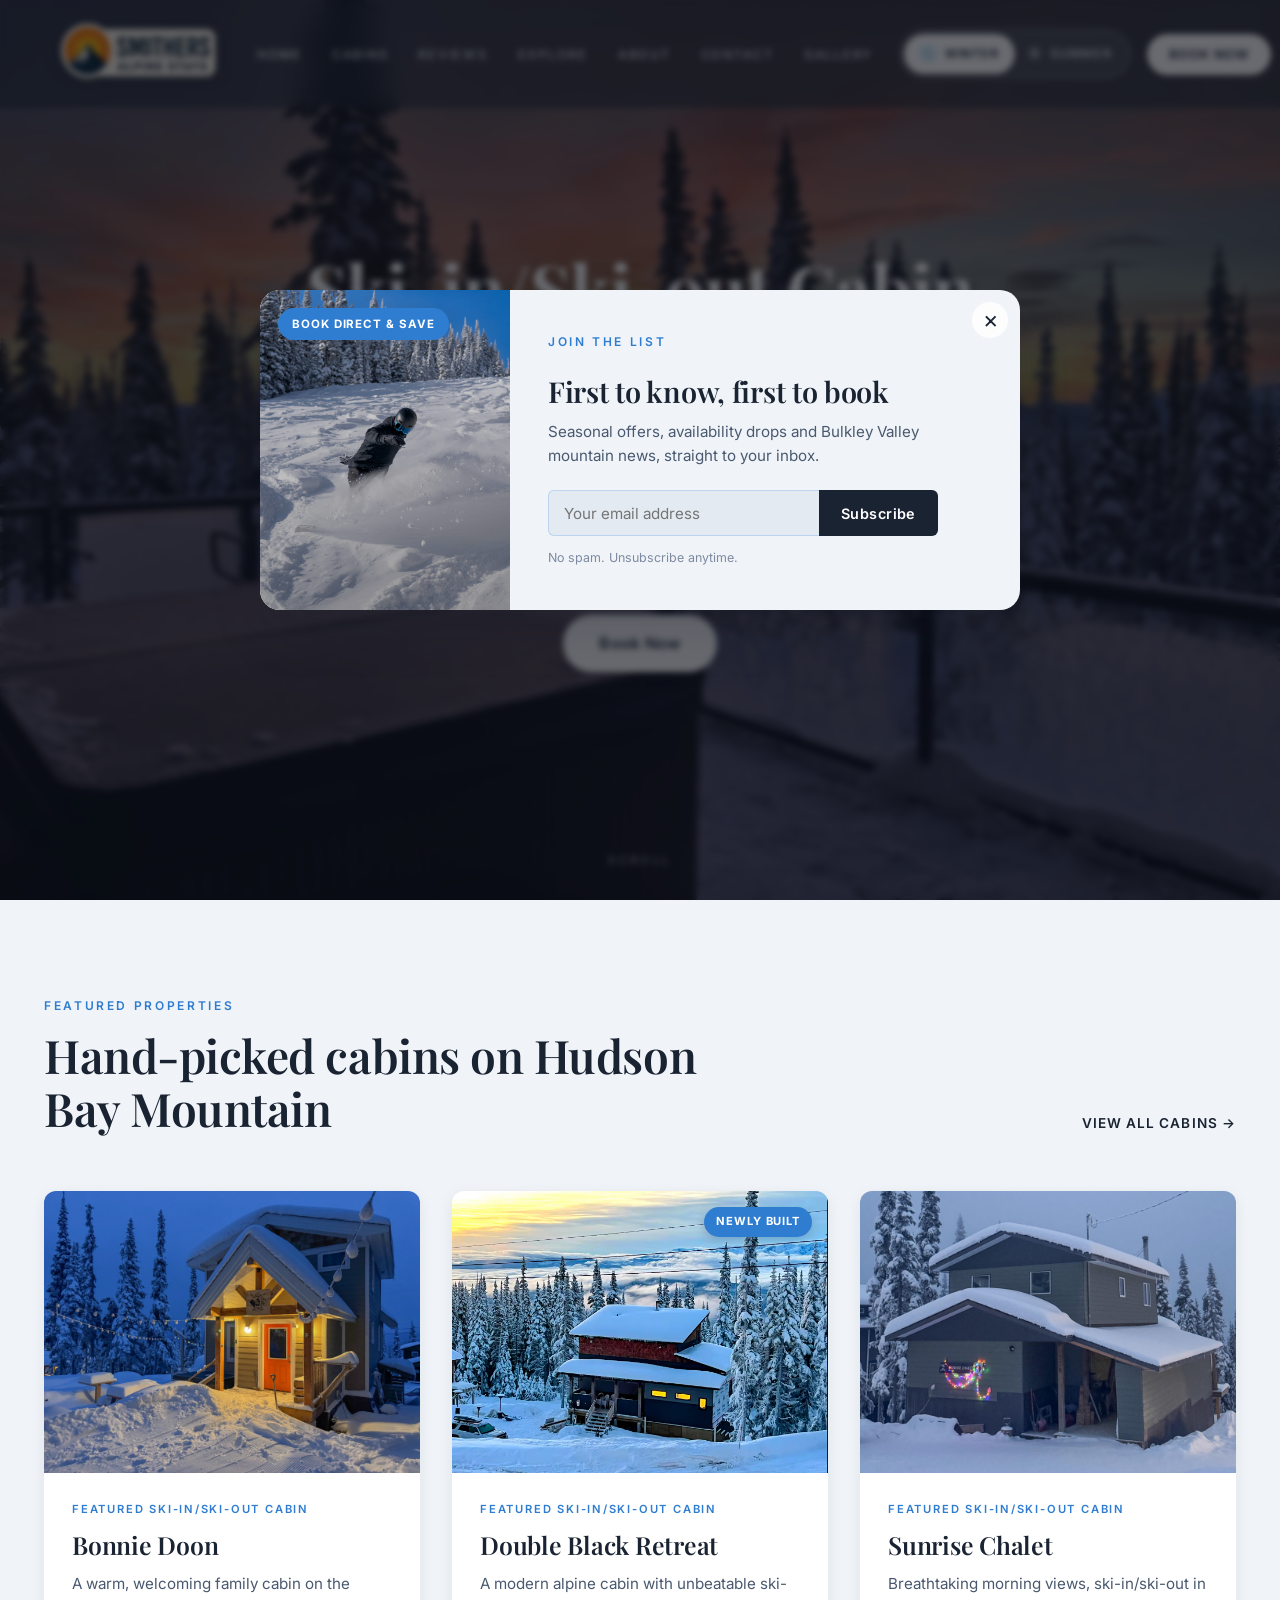
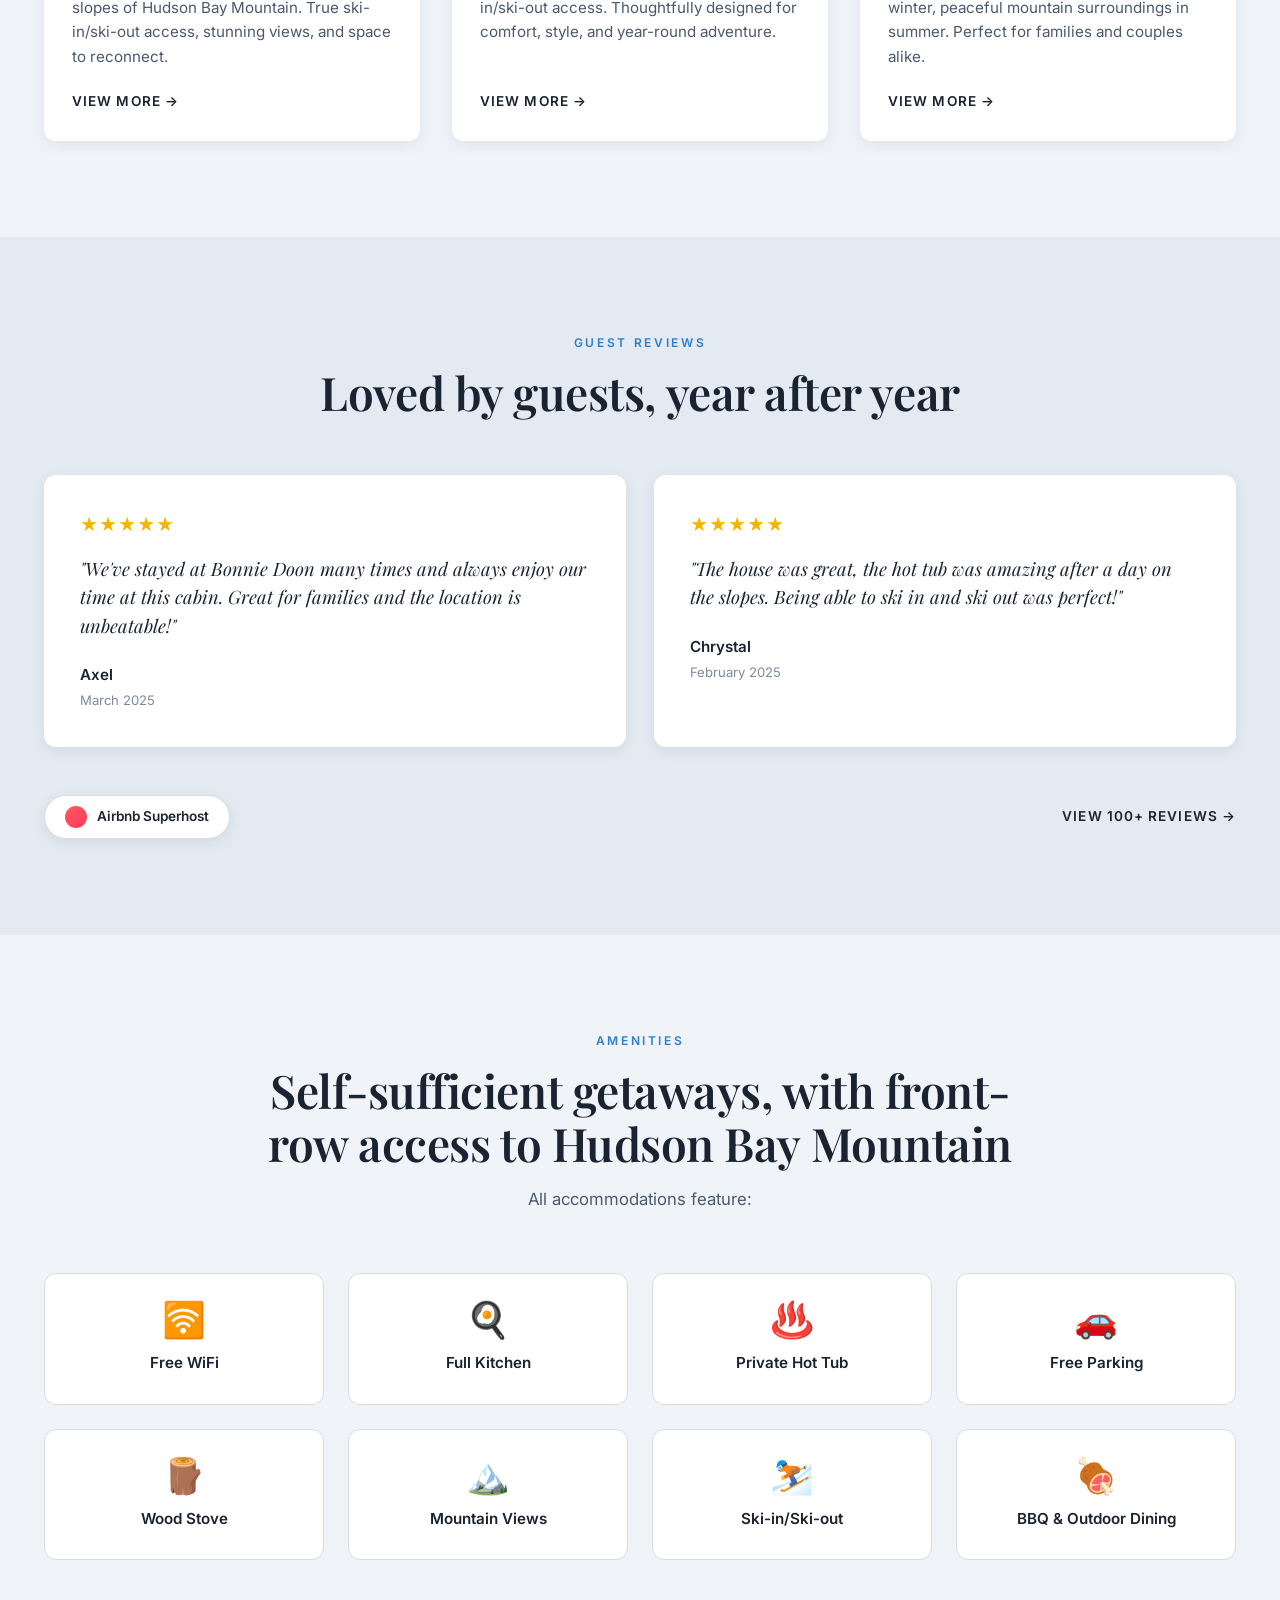
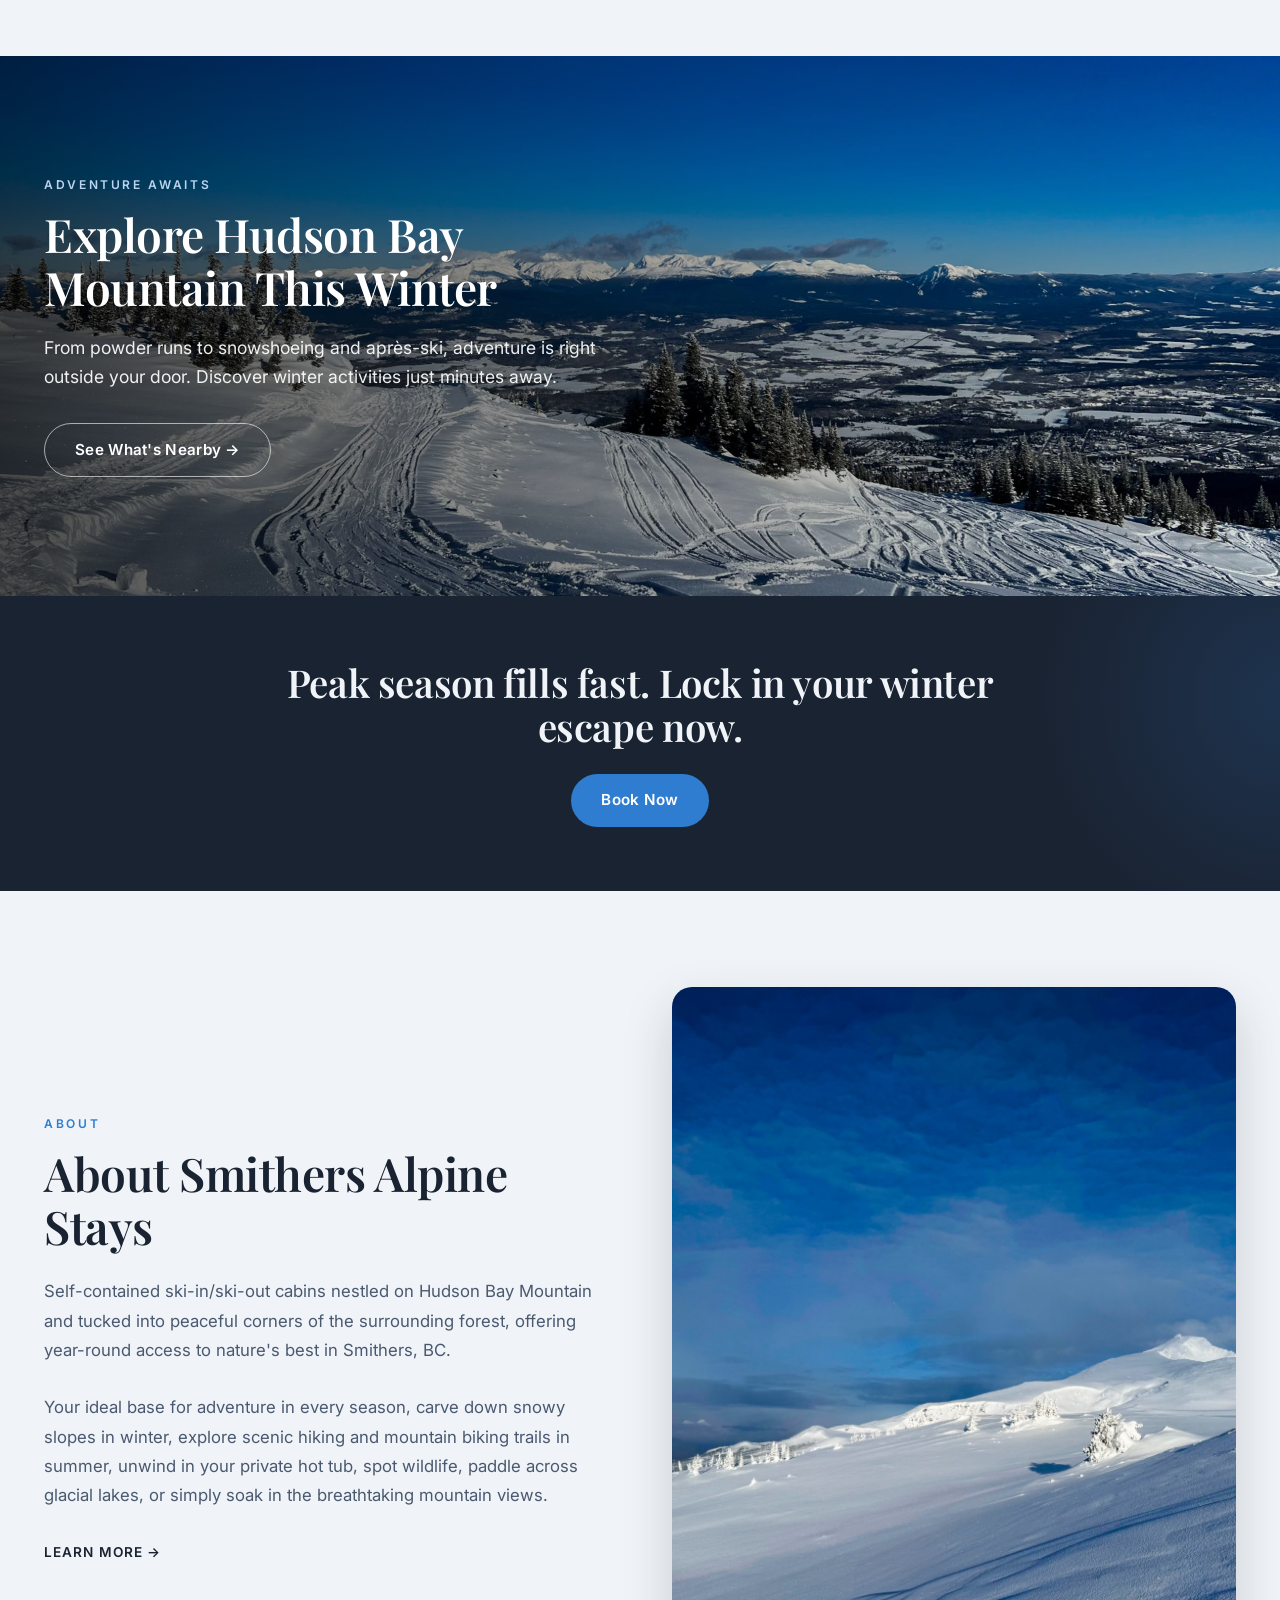
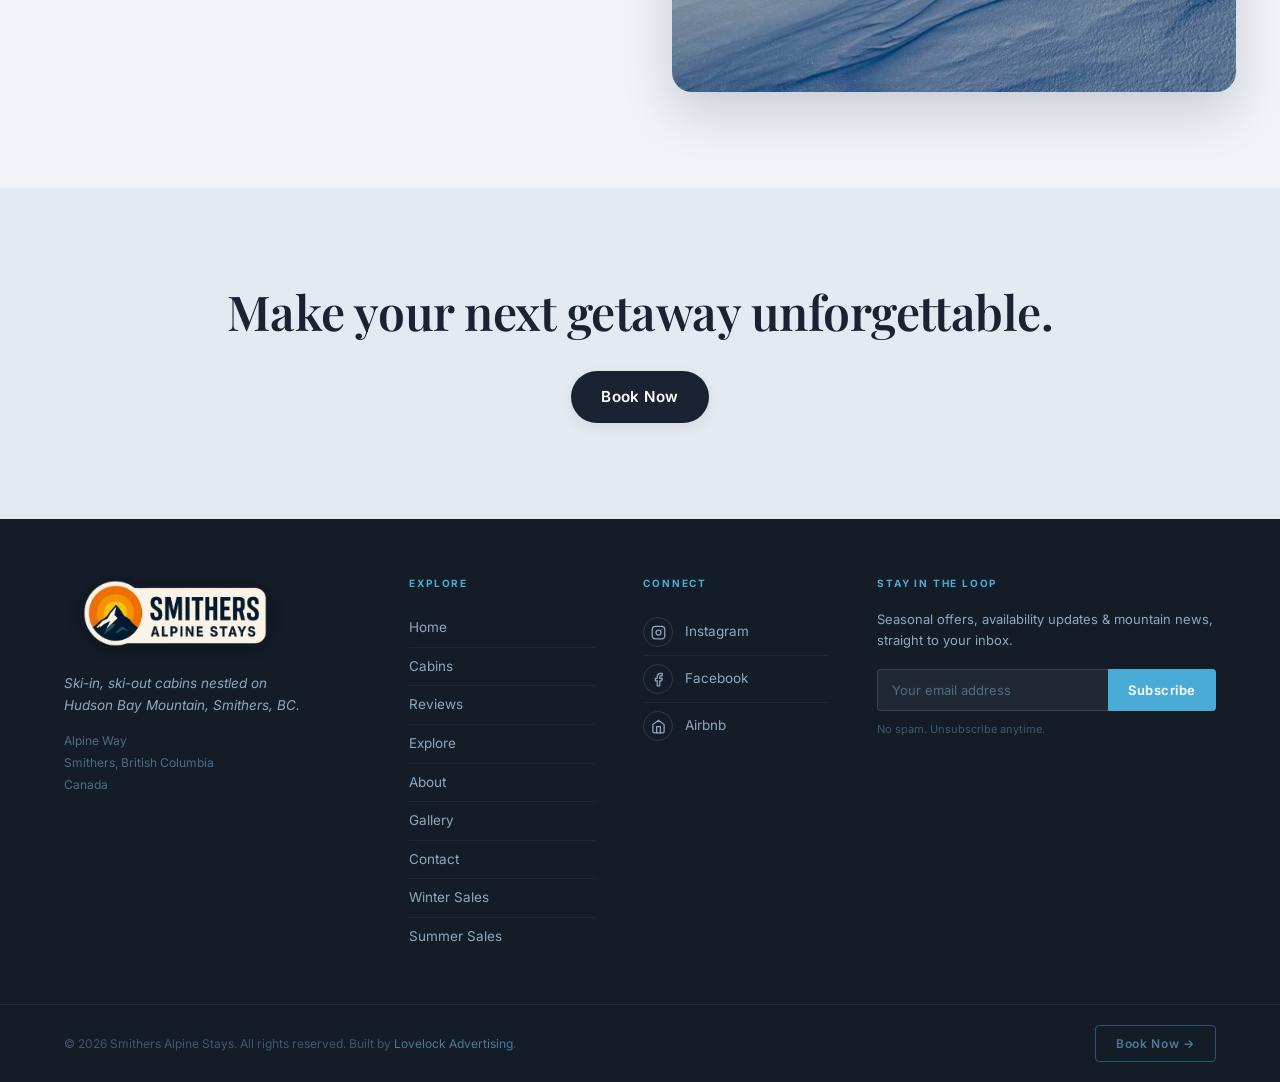
==== commit 554d5ab4: "Add email signup popup and summer-sales content updates - Add home-page email signup popup, themed f" ====
--- a/index.html
+++ b/index.html
@@ -3,7 +3,11 @@
 <head>
 <meta charset="UTF-8" />
 <meta name="viewport" content="width=device-width, initial-scale=1.0" />
-<link rel="canonical" href="https://lovelockadvertising.github.io/SMITHERS-ALPINE-STAYS/" />
+<link rel="icon" href="favicon.ico" sizes="any" />
+<link rel="icon" type="image/png" sizes="32x32" href="favicon-32.png" />
+<link rel="icon" type="image/png" sizes="16x16" href="favicon-16.png" />
+<link rel="apple-touch-icon" sizes="180x180" href="apple-touch-icon.png" />
+<link rel="canonical" href="https://www.smithersalpinestays.com/" />
 <title>Ski-in/Ski-out Cabin Rentals, Smithers BC | Smithers Alpine Stays</title>
 <meta name="description" content="Premium ski-in/ski-out cabin rentals on Hudson Bay Mountain in Smithers, BC. Year-round adventure and unforgettable views. Book your stay today." />
 <link rel="preconnect" href="https://fonts.googleapis.com">
@@ -17,9 +21,9 @@
   "@type": "LodgingBusiness",
   "name": "Smithers Alpine Stays",
   "description": "Ski-in/ski-out cabin rentals on Hudson Bay Mountain in Smithers, British Columbia. Three self-contained cabins for year-round mountain getaways.",
-  "url": "https://lovelockadvertising.github.io/SMITHERS-ALPINE-STAYS/",
-  "image": "https://lovelockadvertising.github.io/SMITHERS-ALPINE-STAYS/images/cabins/bonnie-doon/hero-winter.avif",
-  "logo": "https://lovelockadvertising.github.io/SMITHERS-ALPINE-STAYS/images/logo.png",
+  "url": "https://www.smithersalpinestays.com/",
+  "image": "https://www.smithersalpinestays.com/images/cabins/bonnie-doon/hero-winter.avif",
+  "logo": "https://www.smithersalpinestays.com/images/logo.png",
   "email": "SmithersAlpineStays@gmail.com",
   "address": {
     "@type": "PostalAddress",
@@ -51,7 +55,7 @@
   <!-- ================ NAV ================ -->
   <header class="nav" id="nav">
     <div class="container nav-inner">
-      <a href="index.html" class="logo" aria-label="Smithers Alpine Stays — home">
+      <a href="index.html" class="logo" aria-label="Smithers Alpine Stays, home">
         <img src="images/logo.png" alt="Smithers Alpine Stays" width="500" height="500" loading="eager" fetchpriority="high" />
       </a>
       <nav>
@@ -221,7 +225,7 @@
           <span class="section-eyebrow">About</span>
           <h2>About Smithers Alpine Stays</h2>
           <p>Self-contained ski-in/ski-out cabins nestled on Hudson Bay Mountain and tucked into peaceful corners of the surrounding forest, offering year-round access to nature's best in Smithers, BC.</p>
-          <p>Your ideal base for adventure in every season — carve down snowy slopes in winter, explore scenic hiking and mountain biking trails in summer, unwind in your private hot tub, spot wildlife, paddle across glacial lakes, or simply soak in the breathtaking mountain views.</p>
+          <p>Your ideal base for adventure in every season, carve down snowy slopes in winter, explore scenic hiking and mountain biking trails in summer, unwind in your private hot tub, spot wildlife, paddle across glacial lakes, or simply soak in the breathtaking mountain views.</p>
           <a href="about.html" class="link-arrow">Learn More →</a>
         </div>
         <div class="about-image reveal" role="img" aria-label="Hudson Bay Mountain landscape near Smithers"></div>
@@ -263,6 +267,8 @@
           <li><a href="about.html">About <span class="sas-arrow">&rsaquo;</span></a></li>
           <li><a href="gallery.html">Gallery <span class="sas-arrow">&rsaquo;</span></a></li>
           <li><a href="contact.html">Contact <span class="sas-arrow">&rsaquo;</span></a></li>
+          <li><a href="winter-sales.html">Winter Sales <span class="sas-arrow">&rsaquo;</span></a></li>
+          <li><a href="summer-sales.html">Summer Sales <span class="sas-arrow">&rsaquo;</span></a></li>
         </ul>
       </div>
 
@@ -307,7 +313,7 @@
 
       <div>
         <p class="sas-footer-col-heading">Stay in the loop</p>
-        <p class="sas-subscribe-copy">Seasonal offers, availability updates &amp; mountain news &mdash; straight to your inbox.</p>
+        <p class="sas-subscribe-copy">Seasonal offers, availability updates &amp; mountain news, straight to your inbox.</p>
         <div class="sas-subscribe-row">
           <input class="sas-subscribe-input" type="email" placeholder="Your email address" aria-label="Email address" />
           <button class="sas-subscribe-btn" type="button">Subscribe</button>
@@ -318,10 +324,33 @@
     </div>
 
     <div class="sas-footer-bar">
-      <p>&copy; 2025 Smithers Alpine Stays. All rights reserved. Built by <a href="https://lovelockadvertising.com" target="_blank" rel="noopener">Lovelock Advertising</a>.</p>
+      <p>&copy; 2026 Smithers Alpine Stays. All rights reserved. Built by <a href="https://lovelockadvertising.com" target="_blank" rel="noopener">Lovelock Advertising</a>.</p>
       <a class="sas-footer-book-btn" href="https://secure.webrez.com/hotel/4262" target="_blank" rel="noopener">Book Now &rarr;</a>
     </div>
   </footer>
+
+  <!-- ================ EMAIL SIGNUP POPUP (home page only) ================ -->
+  <div class="email-popup" id="emailPopup" role="dialog" aria-modal="true" aria-labelledby="emailPopupTitle" aria-hidden="true">
+    <div class="email-popup__backdrop" data-popup-close></div>
+    <div class="email-popup__card">
+      <button class="email-popup__close" type="button" aria-label="Close" data-popup-close>&times;</button>
+      <div class="email-popup__art" aria-hidden="true">
+        <span class="email-popup__badge">Book Direct &amp; Save</span>
+      </div>
+      <div class="email-popup__body">
+        <span class="section-eyebrow">Join the list</span>
+        <h2 class="email-popup__title" id="emailPopupTitle">First to know, first to book</h2>
+        <p class="email-popup__copy">Seasonal offers, availability drops and Bulkley Valley mountain news, straight to your inbox.</p>
+        <!-- TODO: wire this form action/handler to your email list provider -->
+        <form class="email-popup__form" id="emailPopupForm" novalidate>
+          <input class="email-popup__input" type="email" name="email" placeholder="Your email address" aria-label="Email address" required />
+          <button class="email-popup__btn" type="submit">Subscribe</button>
+        </form>
+        <p class="email-popup__note">No spam. Unsubscribe anytime.</p>
+        <p class="email-popup__success">Thanks for joining, keep an eye on your inbox for offers and mountain news.</p>
+      </div>
+    </div>
+  </div>
 
 <script src="main.js"></script>
 </body>
--- a/styles.css
+++ b/styles.css
@@ -431,12 +431,12 @@
 
 @media (max-width: 768px) {
   [data-season="summer"] .hero {
-    --hero-image: url('images/home/hero-summer-mobile.webp');
+    --hero-image: url('images/home/hero-summer.avif');
   }
 }
 
 /* ================================
-   PAGE HERO (subpages — fixed image, no season swap)
+   PAGE HERO (subpages, fixed image, no season swap)
    ================================ */
 .page-hero {
   position: relative;
@@ -1707,3 +1707,273 @@
     padding: 20px;
   }
 }
+
+/* ================================
+   SEASONAL SALES LANDING PAGES
+   (winter-sales.html / summer-sales.html)
+   Scoped additions, reuse existing components.
+   ================================ */
+
+/* Minimal centered-logo header (landing-page feel, no site nav) */
+.sales-nav .container { display: flex; justify-content: center; align-items: center; }
+.sales-nav .logo { justify-self: center; }
+
+/* Hero: reuses .page-hero; adds CTA button + trust line spacing */
+.sales-hero .page-hero-content { max-width: 880px; }
+.sales-hero__cta { margin-top: 34px; }
+.sales-hero__cta .btn { padding: 16px 38px; font-size: 1rem; }
+.sales-hero__trust {
+  margin: 22px auto 0;
+  font-size: 0.9rem;
+  font-weight: 500;
+  letter-spacing: 0.02em;
+  color: rgba(255,255,255,0.92);
+  text-shadow: 0 1px 12px rgba(0,0,0,0.4);
+}
+
+/* Value bar: reuses .amenities-grid / .amenity, tightened top margin */
+.value-bar { padding-bottom: 0; }
+
+/* Cabin cards on sales pages carry a Book button that fills the card foot */
+.cabin-card__cta { width: 100%; margin-top: auto; }
+
+/* Standalone newsletter block, reuses the footer subscribe widget markup,
+   re-mapped onto the light section palette and season-aware accent. */
+.newsletter-cta {
+  background: var(--color-bg-alt);
+  text-align: center;
+  transition: background-color var(--t-base);
+  --sf-accent: var(--color-accent);
+  --sf-accent-hover: var(--color-primary-2);
+  --sf-text: var(--color-text);
+  --sf-text-muted: var(--color-text-soft);
+  --sf-text-dim: var(--color-muted);
+  --sf-text-dimmest: var(--color-muted);
+  --sf-border-icon: var(--color-border);
+  --sf-input-bg: var(--color-surface);
+  --sf-input-bg-focus: var(--color-surface);
+  --sf-accent-tint-focus: var(--color-accent);
+}
+.newsletter-cta__inner { max-width: 540px; margin: 0 auto; }
+.newsletter-cta .sas-footer-col-heading { color: var(--color-accent); margin-bottom: 12px; }
+.newsletter-cta .sas-subscribe-copy { color: var(--color-text-soft); }
+.newsletter-cta .sas-subscribe-row { max-width: 460px; margin: 0 auto; }
+.newsletter-cta .sas-subscribe-note { color: var(--color-muted); }
+
+/* Decision guide — "Which cabin fits you?" */
+.cabin-picker { display: flex; flex-direction: column; gap: 16px; max-width: 940px; margin: 0 auto; }
+.cabin-picker__row {
+  display: flex; align-items: center; justify-content: space-between; gap: 18px 28px; flex-wrap: wrap;
+  background: var(--color-surface); border: 1px solid var(--color-border); border-radius: var(--radius-md);
+  padding: 22px 28px; box-shadow: var(--shadow-sm);
+  transition: background-color var(--t-base), border-color var(--t-fast), box-shadow var(--t-fast), transform var(--t-fast);
+}
+.cabin-picker__row:hover { transform: translateY(-3px); box-shadow: var(--shadow-md); border-color: var(--color-accent); }
+.cabin-picker__text { flex: 1 1 260px; min-width: 0; }
+.cabin-picker__text strong { display: block; font-family: var(--font-head); font-size: 1.18rem; color: var(--color-text); margin-bottom: 4px; transition: color var(--t-base); }
+.cabin-picker__text span { color: var(--color-text-soft); font-size: 0.95rem; transition: color var(--t-base); }
+.cabin-picker__actions { display: flex; flex-direction: column; align-items: stretch; gap: 10px; flex: 0 0 auto; width: 230px; }
+.cabin-picker__actions .link-arrow { text-align: center; }
+.cabin-picker__actions .btn { width: 100%; }
+@media (max-width: 560px) {
+  .cabin-picker__row { padding: 20px 22px; }
+  .cabin-picker__actions { width: 100%; }
+}
+
+/* Per-cabin deep-dive sections */
+.cabin-deep { scroll-margin-top: 90px; }
+.cabin-deep__inner { display: grid; grid-template-columns: 1fr 1fr; gap: 56px; align-items: center; }
+.cabin-deep--reverse .cabin-deep__gallery { order: -1; }
+@media (max-width: 900px) {
+  .cabin-deep__inner { grid-template-columns: 1fr; gap: 34px; }
+  .cabin-deep--reverse .cabin-deep__gallery { order: 0; }
+}
+.cabin-deep__copy h2 { margin: 6px 0 14px; }
+.cabin-deep__hook { font-family: var(--font-head); font-style: italic; font-size: clamp(1.1rem, 1.8vw, 1.3rem); color: var(--color-text); margin-bottom: 18px; transition: color var(--t-base); }
+.cabin-deep__who { font-size: 0.97rem; margin-bottom: 18px; }
+.cabin-deep__who strong { color: var(--color-text); transition: color var(--t-base); }
+.cabin-deep__copy > p { font-size: 1.02rem; line-height: 1.8; margin-bottom: 22px; }
+.cabin-deep__specs {
+  display: flex; flex-wrap: wrap; align-items: baseline; gap: 12px 24px;
+  padding: 18px 0; margin-bottom: 24px;
+  border-top: 1px solid var(--color-border); border-bottom: 1px solid var(--color-border);
+  transition: border-color var(--t-base);
+}
+.cabin-deep__spec { font-size: 0.95rem; color: var(--color-text-soft); transition: color var(--t-base); }
+.cabin-deep__spec strong { color: var(--color-text); font-weight: 600; }
+.cabin-deep__price { flex-basis: 100%; margin-top: 4px; display: flex; align-items: baseline; gap: 5px; }
+.cabin-deep__price .from { font-size: 0.72rem; font-weight: 600; letter-spacing: 0.1em; text-transform: uppercase; color: var(--color-muted); }
+.cabin-deep__price .amount { font-family: var(--font-head); font-size: 1.55rem; font-weight: 700; color: var(--color-text); transition: color var(--t-base); }
+.cabin-deep__price .currency { font-size: 0.82rem; color: var(--color-muted); }
+.cabin-deep__features { list-style: none; margin: 0 0 28px; display: grid; gap: 10px; }
+.cabin-deep__features li { font-size: 0.97rem; color: var(--color-text); transition: color var(--t-base); }
+.cabin-deep__gallery { display: grid; grid-template-columns: 1fr 1fr; gap: 14px; }
+.cabin-deep__gallery .cabin-gallery__item img { width: 100%; height: 100%; object-fit: cover; }
+
+/* ================================
+   EMAIL SIGNUP POPUP (home page)
+   Themed via the seasonal CSS vars,
+   so it matches winter + summer automatically.
+   ================================ */
+.email-popup {
+  position: fixed;
+  inset: 0;
+  z-index: 3000;
+  display: none;
+  align-items: center;
+  justify-content: center;
+  padding: 24px;
+}
+.email-popup.is-open { display: flex; }
+.email-popup__backdrop {
+  position: absolute;
+  inset: 0;
+  background: rgba(12, 16, 24, 0.62);
+  backdrop-filter: blur(3px);
+  animation: fadeIn 0.3s ease;
+}
+.email-popup__card {
+  position: relative;
+  z-index: 1;
+  display: grid;
+  grid-template-columns: 0.85fr 1fr;
+  width: min(760px, 100%);
+  max-height: calc(100vh - 48px);
+  overflow: hidden;
+  background: var(--color-bg);
+  border-radius: var(--radius-lg);
+  box-shadow: var(--shadow-lg);
+  transition: background-color var(--t-base);
+  animation: popupIn 0.4s cubic-bezier(0.22, 1, 0.36, 1);
+}
+@keyframes popupIn {
+  from { opacity: 0; transform: translateY(16px) scale(0.98); }
+  to   { opacity: 1; transform: translateY(0) scale(1); }
+}
+/* Image side, swaps with the season */
+.email-popup__art {
+  position: relative;
+  min-height: 320px;
+  background-image: url('images/SKIING-popup.jpg');
+  background-size: cover;
+  background-position: center;
+  transition: background-image var(--t-base);
+}
+[data-season="summer"] .email-popup__art {
+  background-image: url('images/MTB-popup.JPG');
+  background-position: center 78%;
+}
+.email-popup__art::after {
+  content: "";
+  position: absolute;
+  inset: 0;
+  background: linear-gradient(180deg, rgba(0,0,0,0.05), rgba(0,0,0,0.35));
+}
+.email-popup__badge {
+  position: absolute;
+  left: 18px;
+  top: 18px;
+  z-index: 1;
+  padding: 7px 14px;
+  border-radius: var(--radius-pill);
+  background: var(--color-accent);
+  color: #fff;
+  font-size: 0.72rem;
+  font-weight: 700;
+  letter-spacing: 0.08em;
+  text-transform: uppercase;
+  box-shadow: var(--shadow-sm);
+}
+/* Content side */
+.email-popup__body {
+  padding: 40px 38px;
+  display: flex;
+  flex-direction: column;
+  justify-content: center;
+}
+.email-popup__title {
+  margin: 10px 0 12px;
+  font-size: clamp(1.4rem, 3vw, 1.8rem);
+  line-height: 1.15;
+}
+.email-popup__copy {
+  font-size: 0.95rem;
+  line-height: 1.6;
+  color: var(--color-text-soft);
+  margin: 0 0 22px;
+}
+.email-popup__form { display: flex; }
+.email-popup__input {
+  flex: 1;
+  min-width: 0;
+  height: 46px;
+  padding: 0 15px;
+  font-family: inherit;
+  font-size: 0.95rem;
+  color: var(--color-text);
+  background: var(--color-bg-alt);
+  border: 1px solid var(--color-accent-2);
+  border-right: none;
+  border-radius: var(--radius-sm) 0 0 var(--radius-sm);
+  outline: none;
+  transition: border-color var(--t-fast), background-color var(--t-base);
+}
+.email-popup__input:focus { border-color: var(--color-accent); }
+.email-popup__btn {
+  flex-shrink: 0;
+  height: 46px;
+  padding: 0 22px;
+  font-family: inherit;
+  font-size: 0.9rem;
+  font-weight: 600;
+  letter-spacing: 0.03em;
+  color: #fff;
+  background: var(--color-primary);
+  border: none;
+  border-radius: 0 var(--radius-sm) var(--radius-sm) 0;
+  cursor: pointer;
+  transition: background-color var(--t-fast);
+}
+.email-popup__btn:hover { background: var(--color-primary-2); }
+.email-popup__note {
+  font-size: 0.78rem;
+  color: var(--color-muted);
+  margin: 12px 0 0;
+}
+.email-popup__close {
+  position: absolute;
+  top: 12px;
+  right: 12px;
+  z-index: 2;
+  width: 36px;
+  height: 36px;
+  display: flex;
+  align-items: center;
+  justify-content: center;
+  border: none;
+  border-radius: 50%;
+  background: rgba(255,255,255,0.85);
+  color: #1a2332;
+  font-size: 1.5rem;
+  line-height: 1;
+  cursor: pointer;
+  transition: background-color var(--t-fast), transform var(--t-fast);
+}
+.email-popup__close:hover { background: #fff; transform: rotate(90deg); }
+/* Success state after submit */
+.email-popup__success {
+  display: none;
+  font-size: 0.95rem;
+  line-height: 1.6;
+  color: var(--color-text);
+}
+.email-popup.is-done .email-popup__form,
+.email-popup.is-done .email-popup__copy,
+.email-popup.is-done .email-popup__note { display: none; }
+.email-popup.is-done .email-popup__success { display: block; }
+
+@media (max-width: 620px) {
+  .email-popup__card { grid-template-columns: 1fr; }
+  .email-popup__art { min-height: 150px; }
+  .email-popup__body { padding: 30px 24px; }
+}
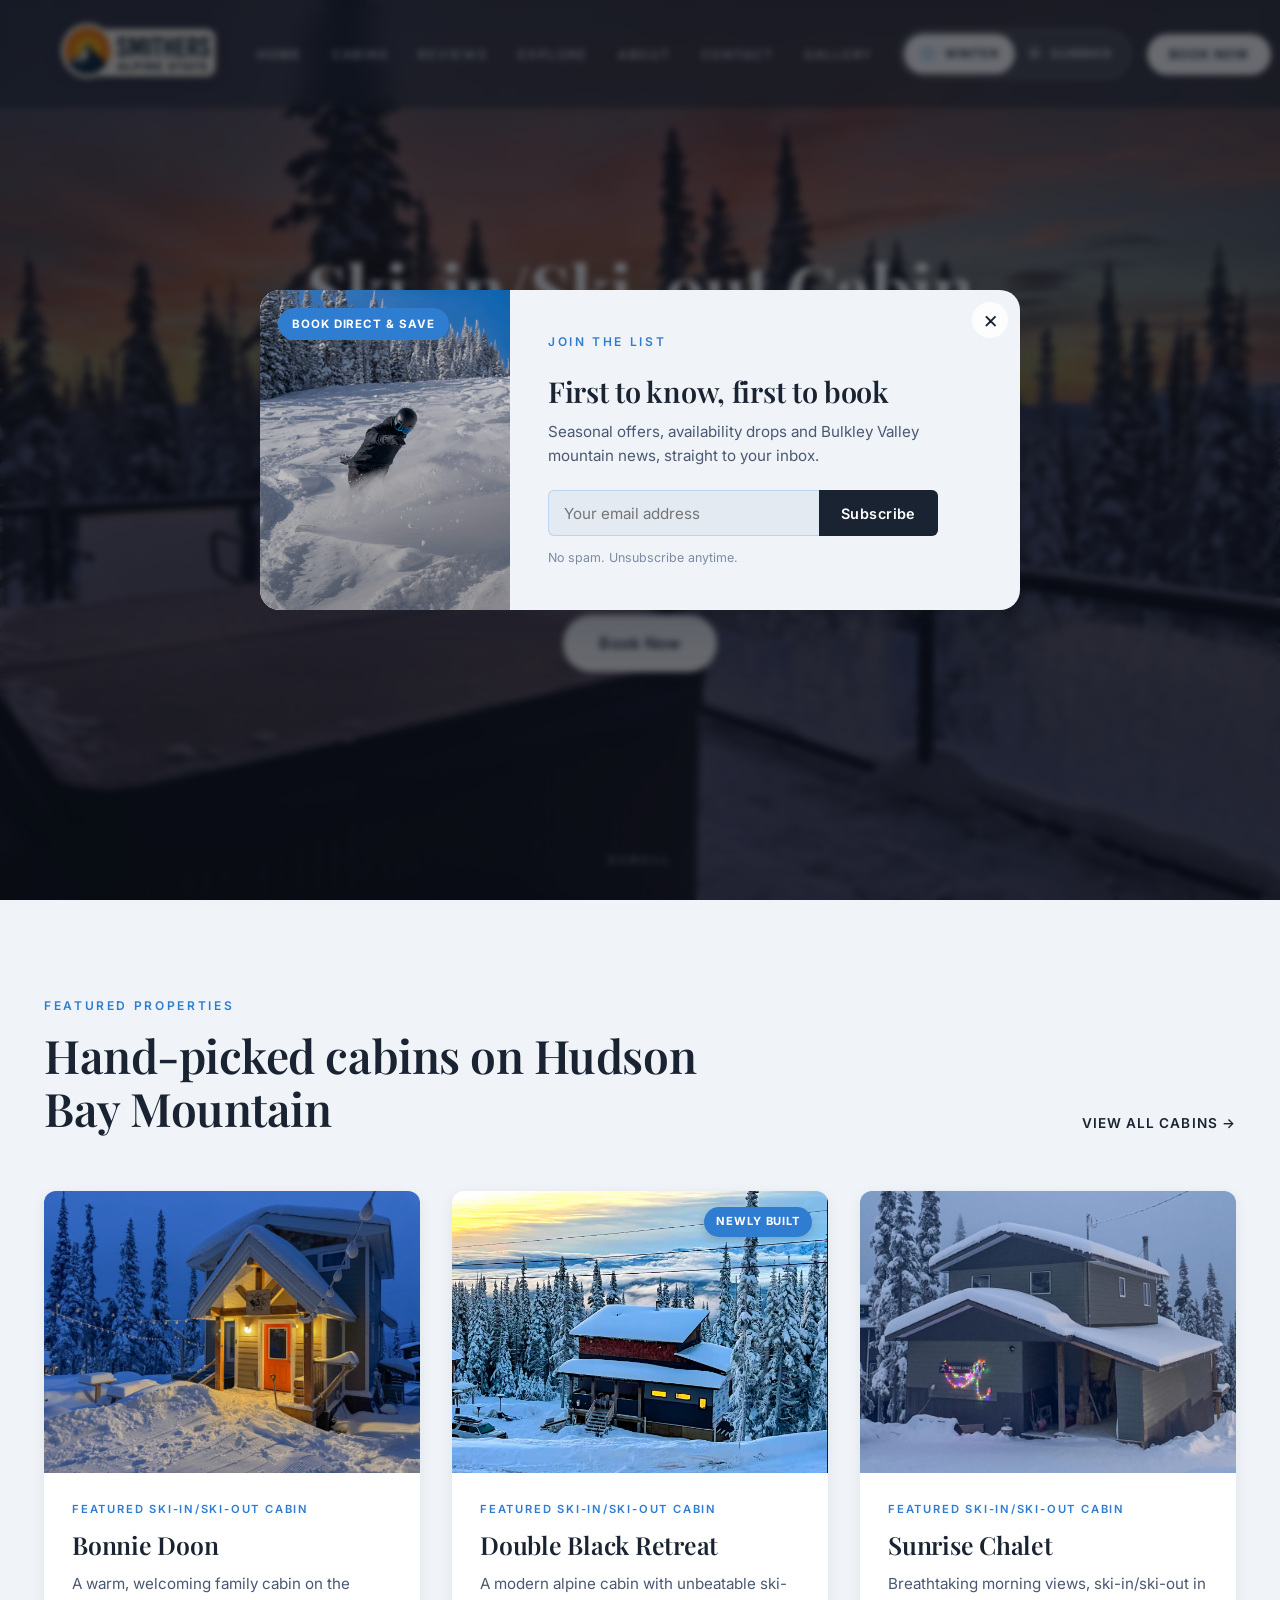
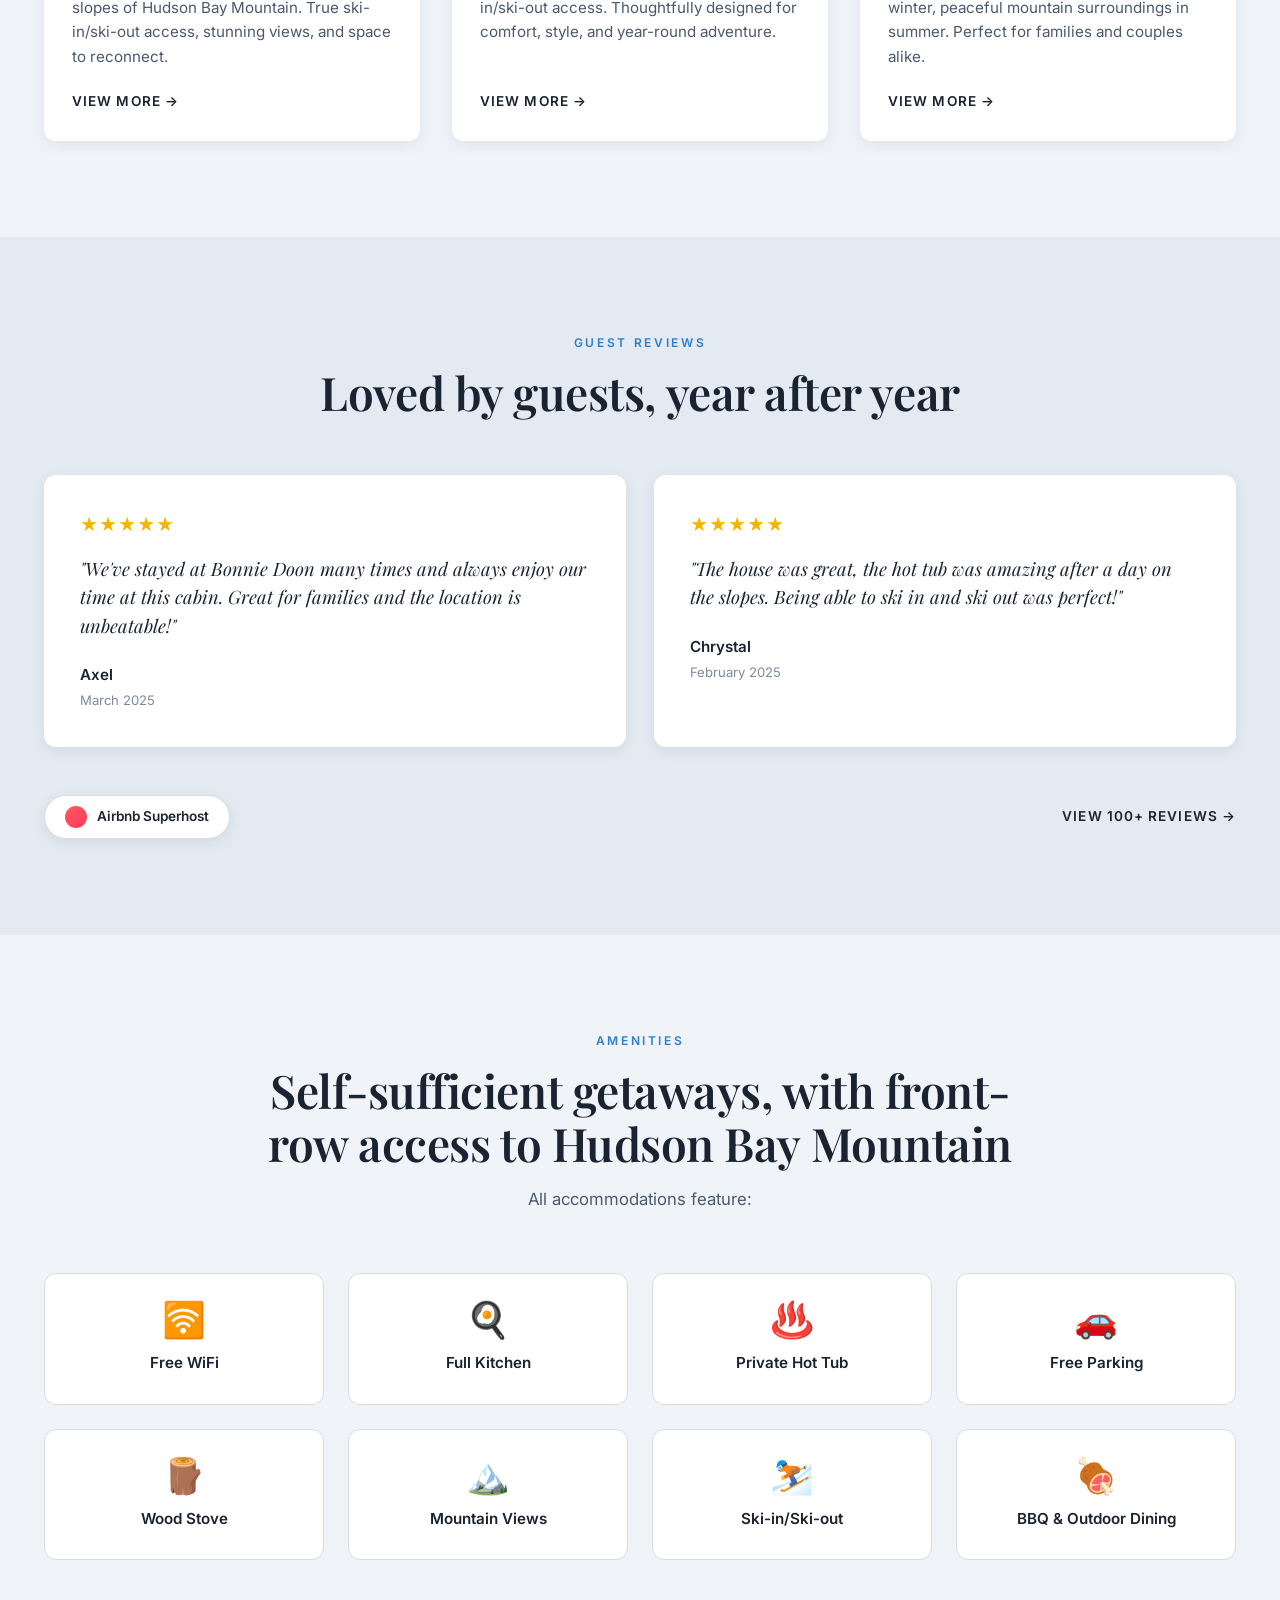
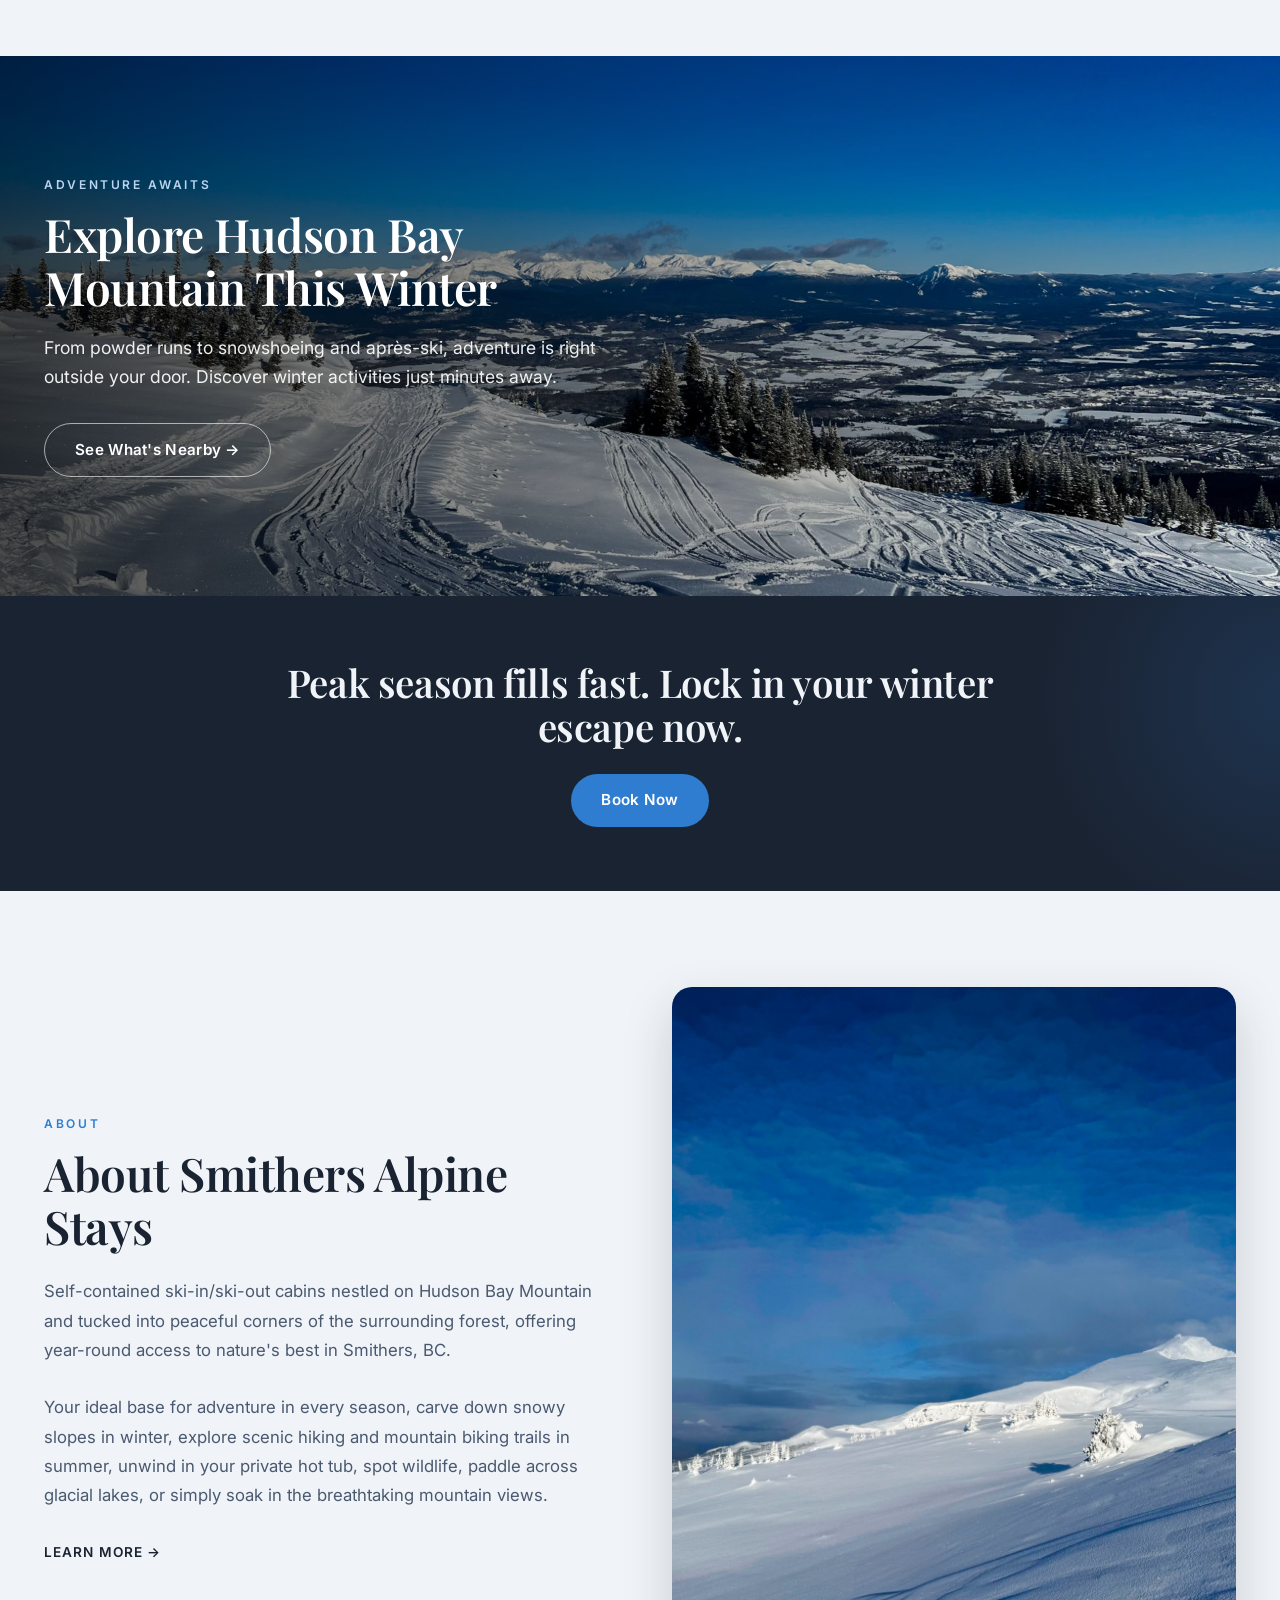
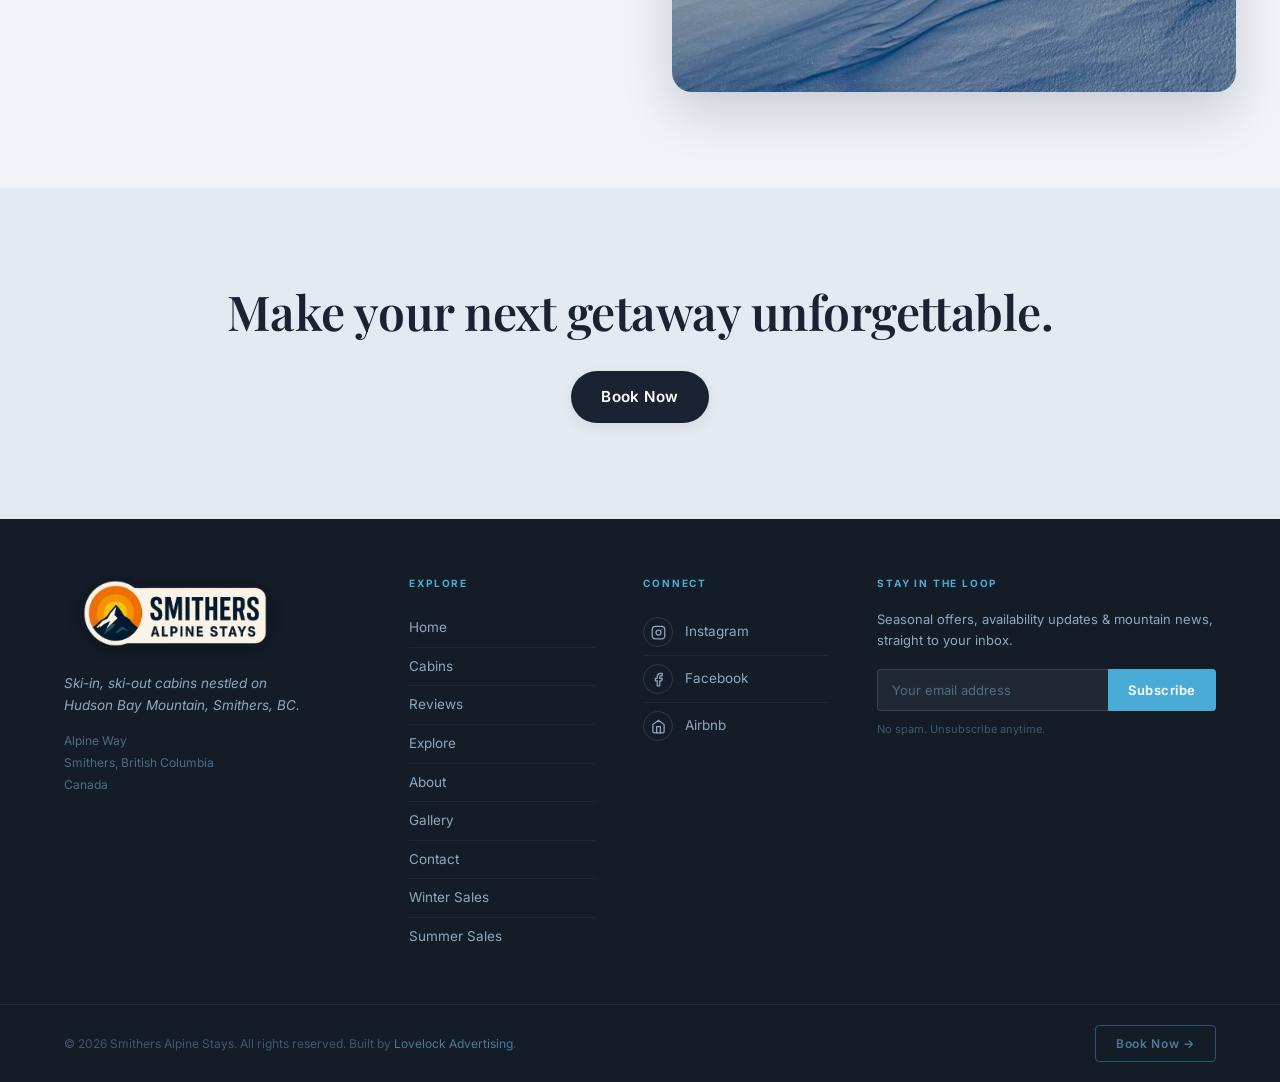
==== commit dabb6961: "SEO fixes: sitemap URL, homepage sitemap entry, popup image size, social tags - robots.txt sitemap n" ====
--- a/index.html
+++ b/index.html
@@ -10,6 +10,19 @@
 <link rel="canonical" href="https://www.smithersalpinestays.com/" />
 <title>Ski-in/Ski-out Cabin Rentals, Smithers BC | Smithers Alpine Stays</title>
 <meta name="description" content="Premium ski-in/ski-out cabin rentals on Hudson Bay Mountain in Smithers, BC. Year-round adventure and unforgettable views. Book your stay today." />
+<meta property="og:type" content="website" />
+<meta property="og:site_name" content="Smithers Alpine Stays" />
+<meta property="og:title" content="Ski-in/Ski-out Cabin Rentals, Smithers BC | Smithers Alpine Stays" />
+<meta property="og:description" content="Premium ski-in/ski-out cabin rentals on Hudson Bay Mountain in Smithers, BC. Year-round adventure and unforgettable views. Book your stay today." />
+<meta property="og:url" content="https://www.smithersalpinestays.com/" />
+<meta property="og:image" content="https://www.smithersalpinestays.com/images/og-image.jpg" />
+<meta property="og:image:width" content="1200" />
+<meta property="og:image:height" content="630" />
+<meta property="og:locale" content="en_CA" />
+<meta name="twitter:card" content="summary_large_image" />
+<meta name="twitter:title" content="Ski-in/Ski-out Cabin Rentals, Smithers BC | Smithers Alpine Stays" />
+<meta name="twitter:description" content="Premium ski-in/ski-out cabin rentals on Hudson Bay Mountain in Smithers, BC. Year-round adventure and unforgettable views. Book your stay today." />
+<meta name="twitter:image" content="https://www.smithersalpinestays.com/images/og-image.jpg" />
 <link rel="preconnect" href="https://fonts.googleapis.com">
 <link rel="preconnect" href="https://fonts.gstatic.com" crossorigin>
 <link href="https://fonts.googleapis.com/css2?family=Inter:wght@400;500;600;700&family=Playfair+Display:wght@600;700&display=swap" rel="stylesheet">
@@ -347,7 +360,7 @@
           <button class="email-popup__btn" type="submit">Subscribe</button>
         </form>
         <p class="email-popup__note">No spam. Unsubscribe anytime.</p>
-        <p class="email-popup__success">Thanks for joining, keep an eye on your inbox for offers and mountain news.</p>
+        <p class="email-popup__success">Thanks for joining. Check your inbox to confirm your subscription, then keep an eye out for offers and mountain news.</p>
       </div>
     </div>
   </div>
--- a/styles.css
+++ b/styles.css
@@ -1854,13 +1854,13 @@
 .email-popup__art {
   position: relative;
   min-height: 320px;
-  background-image: url('images/SKIING-popup.jpg');
+  background-image: url('images/SKIING-popup.avif');
   background-size: cover;
   background-position: center;
   transition: background-image var(--t-base);
 }
 [data-season="summer"] .email-popup__art {
-  background-image: url('images/MTB-popup.JPG');
+  background-image: url('images/MTB-popup.avif');
   background-position: center 78%;
 }
 .email-popup__art::after {
@@ -1971,6 +1971,9 @@
 .email-popup.is-done .email-popup__copy,
 .email-popup.is-done .email-popup__note { display: none; }
 .email-popup.is-done .email-popup__success { display: block; }
+/* Inline feedback for the footer / newsletter signup rows */
+.sas-subscribe-note[data-state="ok"] { color: var(--color-accent); }
+.sas-subscribe-note[data-state="error"] { color: #d0433f; }
 
 @media (max-width: 620px) {
   .email-popup__card { grid-template-columns: 1fr; }
